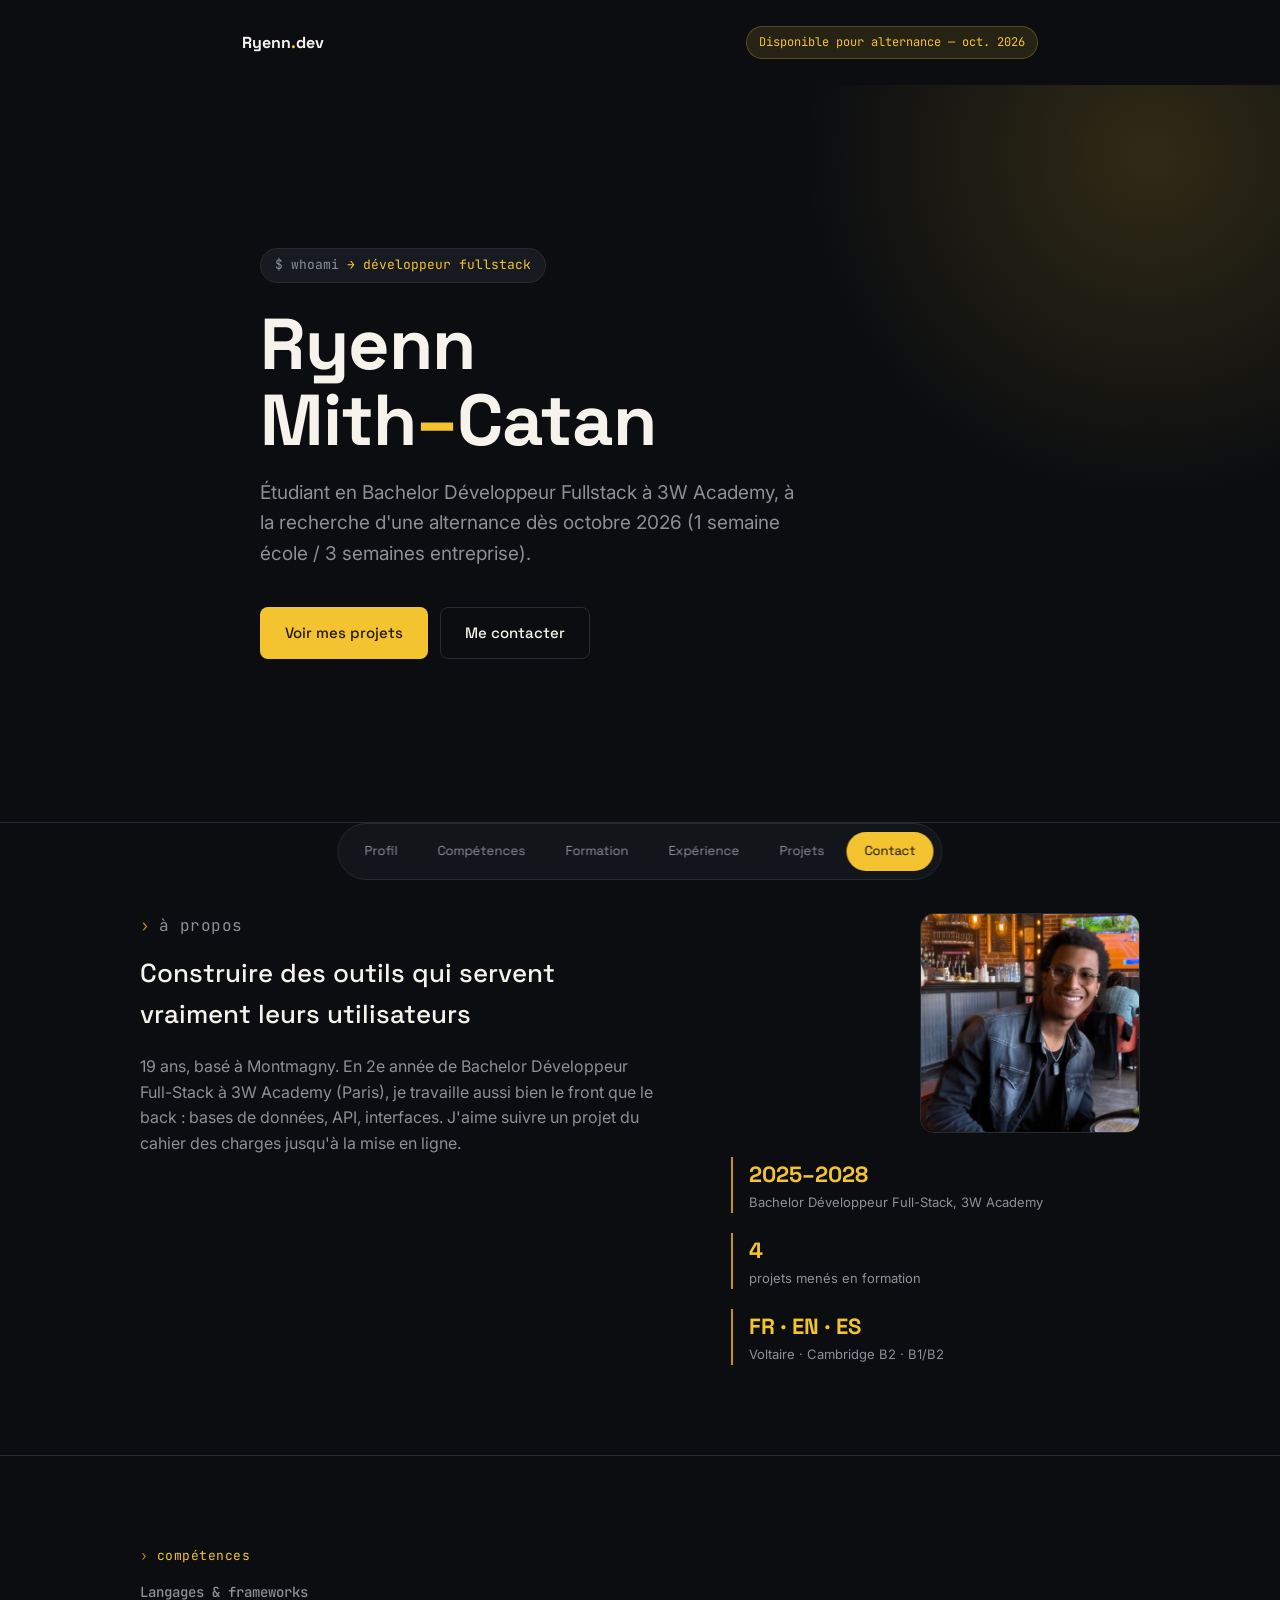
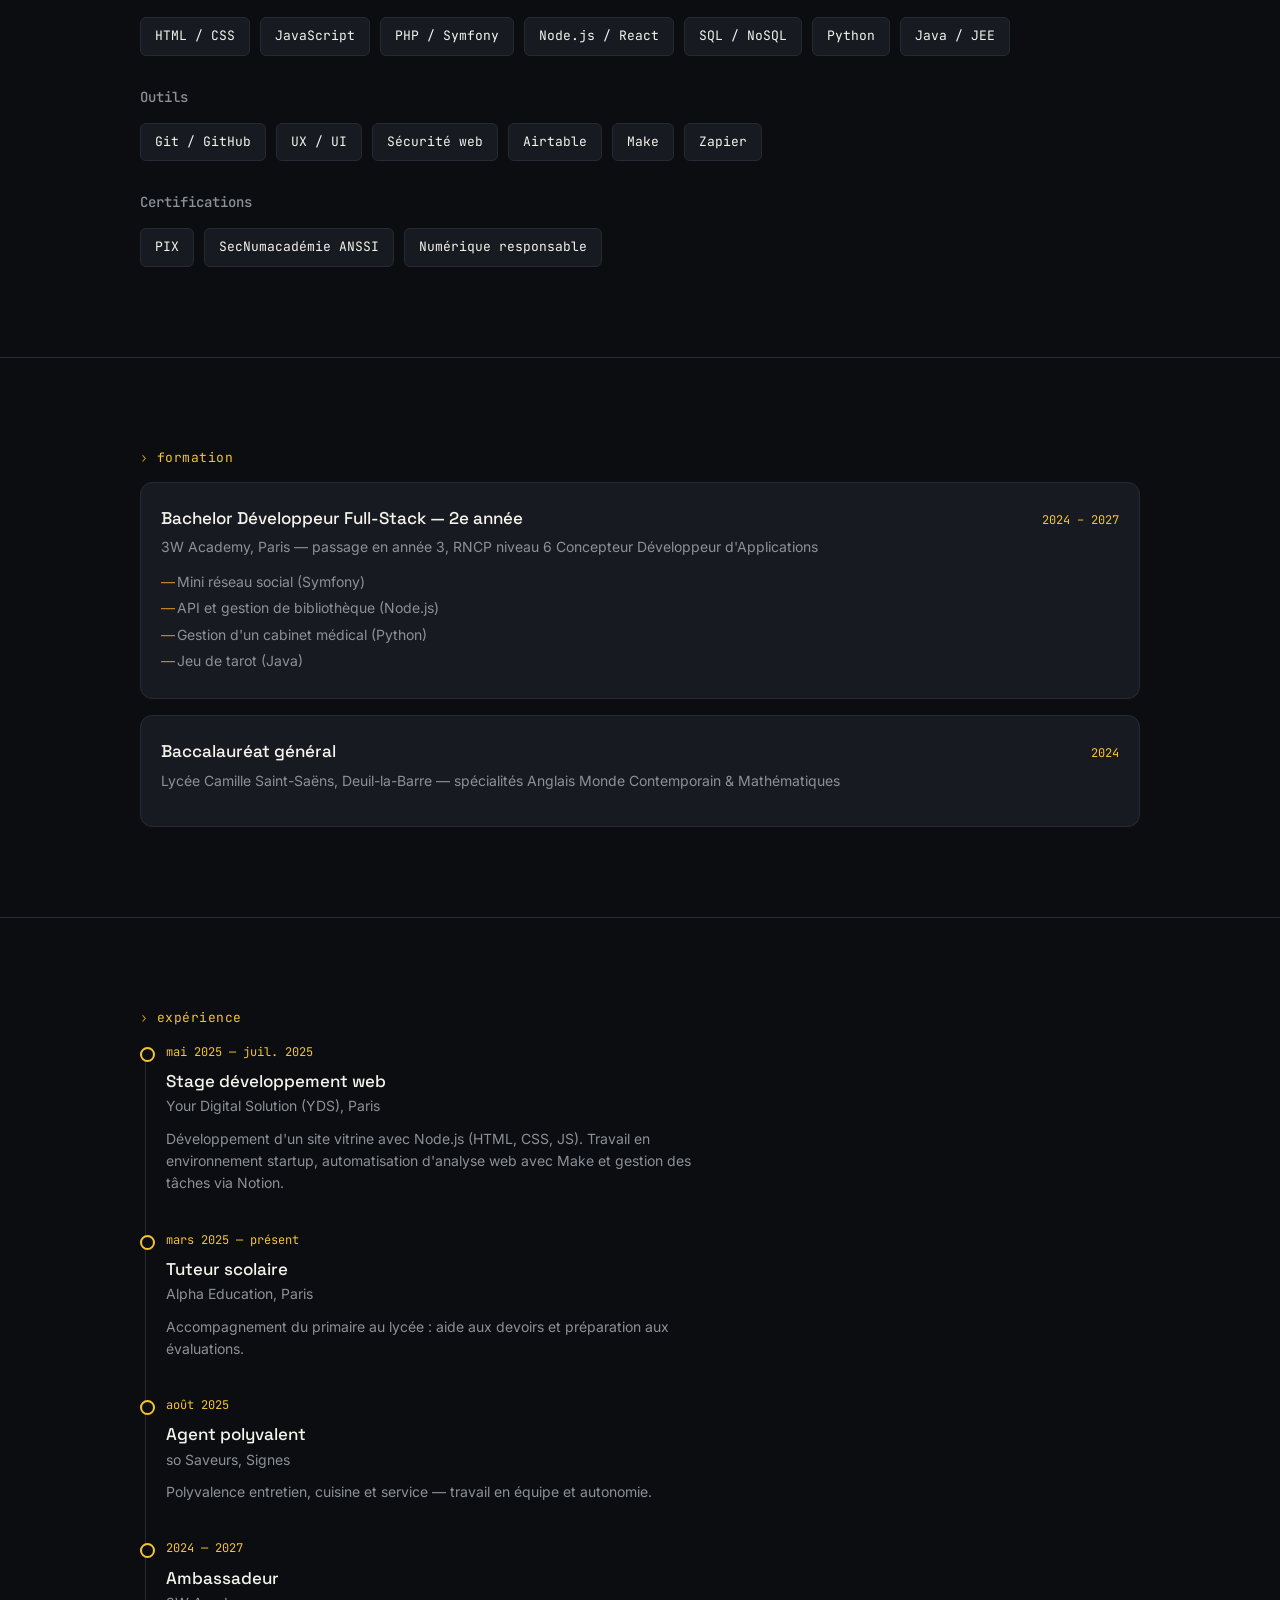
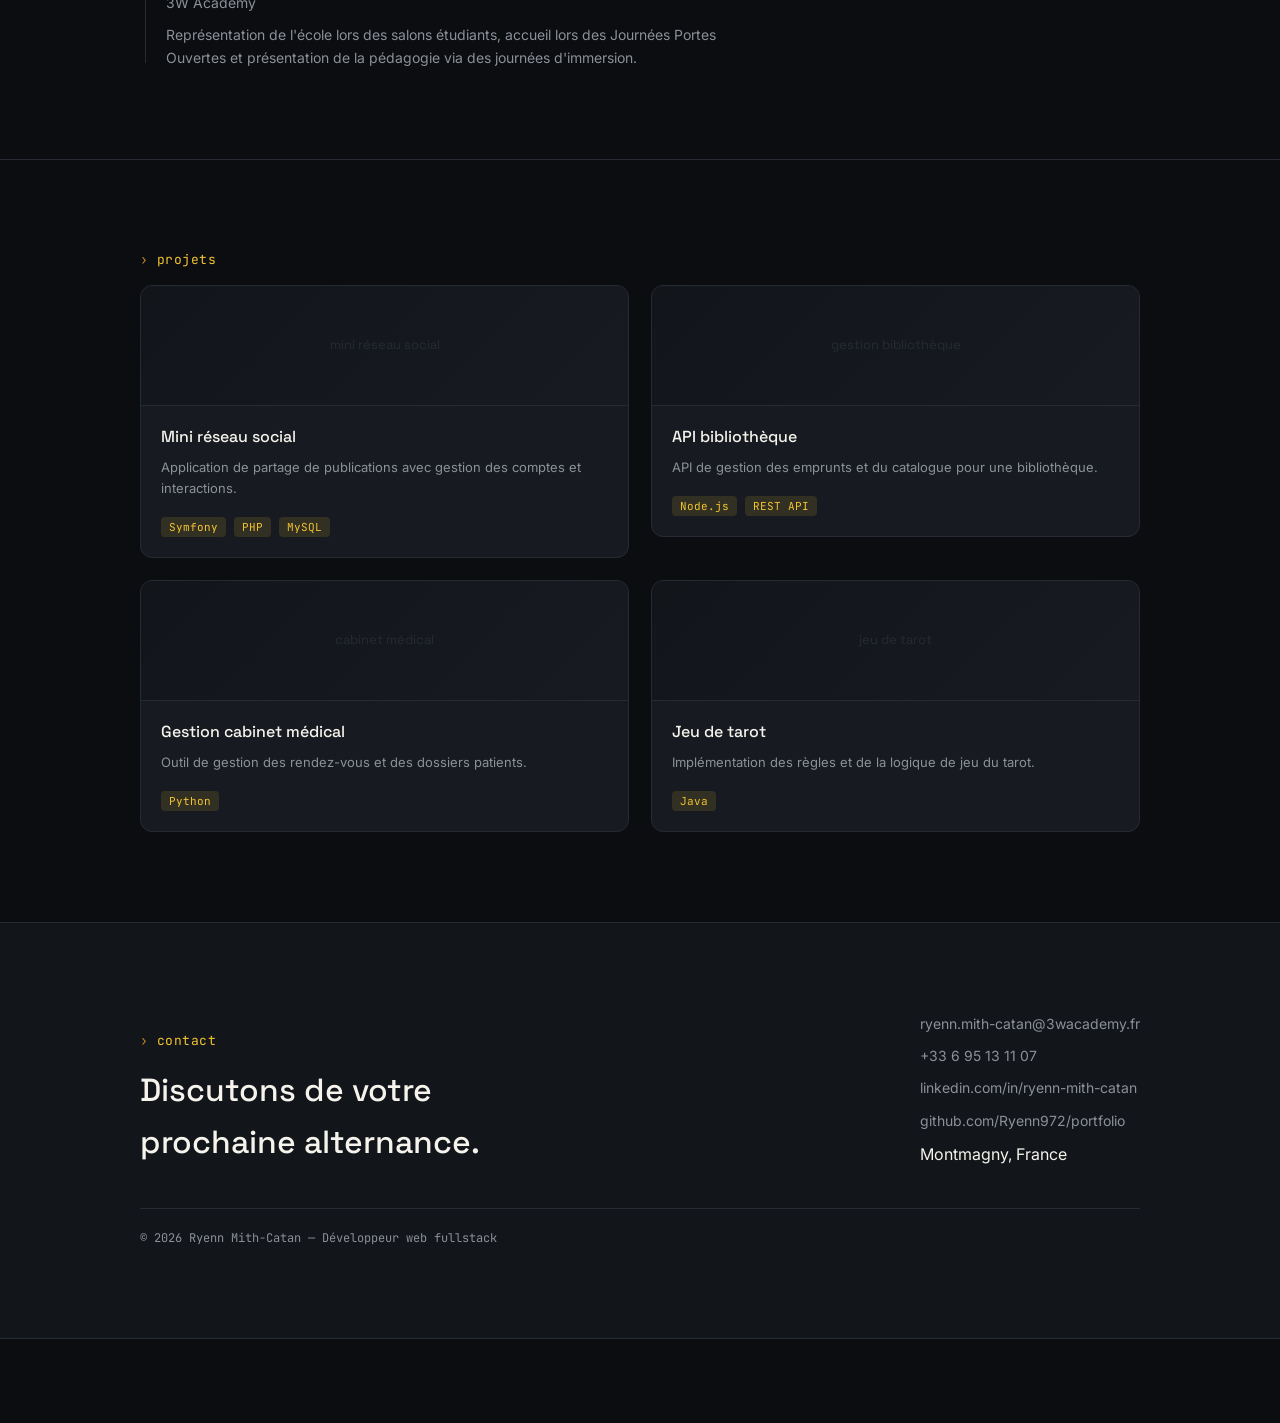
==== index.html @ 47689b1c "Feat: First commit" ====
<!DOCTYPE html>
<html lang="fr">
<head>
<meta charset="UTF-8">
<meta name="viewport" content="width=device-width, initial-scale=1.0">
<title>Ryenn Mith-Catan — Développeur web fullstack</title>
<meta name="description" content="Portfolio de Ryenn Mith-Catan, étudiant en Bachelor Développeur Fullstack à 3W Academy, à la recherche d'une alternance à partir d'octobre 2026.">
<link rel="canonical" href="https://ryenn-mith-catan.dev/">
<meta property="og:type" content="website">
<meta property="og:title" content="Ryenn Mith-Catan — Développeur web fullstack">
<meta property="og:description" content="Étudiant en Bachelor Développeur Fullstack, à la recherche d'une alternance à partir d'octobre 2026.">
<link rel="preconnect" href="https://fonts.googleapis.com">
<link href="https://fonts.googleapis.com/css2?family=Space+Grotesk:wght@400;500;700&family=Inter:wght@400;500&family=JetBrains+Mono:wght@400;500&display=swap" rel="stylesheet">
<link rel="stylesheet" href="assets/css/style.css">
</head>
<body>

<a class="skip-link" href="#main">Aller au contenu</a>

<header class="topbar">
  <a href="#top" class="logo">Ryenn<span class="dot">.</span>dev</a>
  <span class="badge">Disponible pour alternance — oct. 2026</span>
</header>

<main id="main">

  <section id="top" class="hero" aria-labelledby="hero-heading">
    <div class="hero-content">
      <p class="mono tag">$ whoami <span>&rarr; développeur fullstack</span></p>
      <h1 id="hero-heading">Ryenn<br>Mith<span class="accent">&ndash;</span>Catan</h1>
      <p class="subtitle">Étudiant en Bachelor Développeur Fullstack à 3W Academy, à la recherche d'une alternance dès octobre 2026 (1 semaine école / 3 semaines entreprise).</p>
      <div class="hero-actions">
        <a href="#projets" class="btn btn-solid">Voir mes projets</a>
        <a href="#contact" class="btn btn-ghost">Me contacter</a>
      </div>
    </div>
  </section>

  <section id="about" aria-labelledby="about-heading">
    <div class="section-inner about-grid">
      <div class="about-text">
        <p class="eyebrow">à propos</p>
        <h2 id="about-heading" class="about-heading">Construire des outils qui servent vraiment leurs utilisateurs</h2>
        <p>19 ans, basé à Montmagny. En 2e année de Bachelor Développeur Full-Stack à 3W Academy (Paris), je travaille aussi bien le front que le back : bases de données, API, interfaces. J'aime suivre un projet du cahier des charges jusqu'à la mise en ligne.</p>
      </div>
      <aside class="about-side">
        <figure class="about-photo">
          <img src="assets/img/profile.jpg" alt="Photo de profil de Ryenn Mith-Catan" width="220" height="220" loading="lazy">
        </figure>
        <div class="stat-list">
          <div class="stat"><p class="num">2025&ndash;2028</p><p class="label">Bachelor Développeur Full-Stack, 3W Academy</p></div>
          <div class="stat"><p class="num">4</p><p class="label">projets menés en formation</p></div>
          <div class="stat"><p class="num">FR &middot; EN &middot; ES</p><p class="label">Voltaire &middot; Cambridge B2 &middot; B1/B2</p></div>
        </div>
      </aside>
    </div>
  </section>

  <section id="competences" aria-labelledby="competences-heading">
    <div class="section-inner">
      <p class="eyebrow">compétences</p>
      <h2 id="competences-heading" class="sr-only">Compétences</h2>

      <div class="skill-group">
        <h3>Langages &amp; frameworks</h3>
        <ul class="pill-row">
          <li class="pill">HTML / CSS</li><li class="pill">JavaScript</li><li class="pill">PHP / Symfony</li><li class="pill">Node.js / React</li><li class="pill">SQL / NoSQL</li><li class="pill">Python</li><li class="pill">Java / JEE</li>
        </ul>
      </div>
      <div class="skill-group">
        <h3>Outils</h3>
        <ul class="pill-row">
          <li class="pill">Git / GitHub</li><li class="pill">UX / UI</li><li class="pill">Sécurité web</li><li class="pill">Airtable</li><li class="pill">Make</li><li class="pill">Zapier</li>
        </ul>
      </div>
      <div class="skill-group">
        <h3>Certifications</h3>
        <ul class="pill-row">
          <li class="pill">PIX</li><li class="pill">SecNumacadémie ANSSI</li><li class="pill">Numérique responsable</li>
        </ul>
      </div>
    </div>
  </section>

  <section id="formation" aria-labelledby="formation-heading">
    <div class="section-inner">
      <p class="eyebrow">formation</p>
      <h2 id="formation-heading" class="sr-only">Formation</h2>

      <article class="formation-card">
        <div class="formation-top">
          <h3>Bachelor Développeur Full-Stack &mdash; 2e année</h3>
          <p class="date"><time datetime="2024">2024 &ndash; 2027</time></p>
        </div>
        <p class="school">3W Academy, Paris &mdash; passage en année 3, RNCP niveau 6 Concepteur Développeur d'Applications</p>
        <ul>
          <li>Mini réseau social (Symfony)</li>
          <li>API et gestion de bibliothèque (Node.js)</li>
          <li>Gestion d'un cabinet médical (Python)</li>
          <li>Jeu de tarot (Java)</li>
        </ul>
      </article>

      <article class="formation-card">
        <div class="formation-top">
          <h3>Baccalauréat général</h3>
          <p class="date"><time datetime="2024">2024</time></p>
        </div>
        <p class="school">Lycée Camille Saint-Saëns, Deuil-la-Barre &mdash; spécialités Anglais Monde Contemporain &amp; Mathématiques</p>
      </article>
    </div>
  </section>

  <section id="experience" aria-labelledby="experience-heading">
    <div class="section-inner">
      <p class="eyebrow">expérience</p>
      <h2 id="experience-heading" class="sr-only">Expérience professionnelle</h2>

      <ol class="timeline">
        <li class="t-item">
          <article>
            <time class="t-date" datetime="2025-05">mai 2025 &mdash; juil. 2025</time>
            <h3 class="t-role">Stage développement web</h3>
            <p class="t-org">Your Digital Solution (YDS), Paris</p>
            <p class="t-desc">Développement d'un site vitrine avec Node.js (HTML, CSS, JS). Travail en environnement startup, automatisation d'analyse web avec Make et gestion des tâches via Notion.</p>
          </article>
        </li>
        <li class="t-item">
          <article>
            <time class="t-date" datetime="2025-03">mars 2025 &mdash; présent</time>
            <h3 class="t-role">Tuteur scolaire</h3>
            <p class="t-org">Alpha Education, Paris</p>
            <p class="t-desc">Accompagnement du primaire au lycée : aide aux devoirs et préparation aux évaluations.</p>
          </article>
        </li>
        <li class="t-item">
          <article>
            <time class="t-date" datetime="2025-08">août 2025</time>
            <h3 class="t-role">Agent polyvalent</h3>
            <p class="t-org">so Saveurs, Signes</p>
            <p class="t-desc">Polyvalence entretien, cuisine et service &mdash; travail en équipe et autonomie.</p>
          </article>
        </li>
        <li class="t-item">
          <article>
            <time class="t-date" datetime="2024">2024 &mdash; 2027</time>
            <h3 class="t-role">Ambassadeur</h3>
            <p class="t-org">3W Academy</p>
            <p class="t-desc">Représentation de l'école lors des salons étudiants, accueil lors des Journées Portes Ouvertes et présentation de la pédagogie via des journées d'immersion.</p>
          </article>
        </li>
      </ol>
    </div>
  </section>

  <section id="projets" aria-labelledby="projets-heading">
    <div class="section-inner">
      <p class="eyebrow">projets</p>
      <h2 id="projets-heading" class="sr-only">Projets</h2>

      <ul class="project-grid">
        <li>
          <article class="project-card">
            <div class="project-thumb">mini réseau social</div>
            <div class="project-body">
              <h3>Mini réseau social</h3>
              <p>Application de partage de publications avec gestion des comptes et interactions.</p>
              <ul class="project-tags"><li><span>Symfony</span></li><li><span>PHP</span></li><li><span>MySQL</span></li></ul>
            </div>
          </article>
        </li>
        <li>
          <article class="project-card">
            <div class="project-thumb">gestion bibliothèque</div>
            <div class="project-body">
              <h3>API bibliothèque</h3>
              <p>API de gestion des emprunts et du catalogue pour une bibliothèque.</p>
              <ul class="project-tags"><li><span>Node.js</span></li><li><span>REST API</span></li></ul>
            </div>
          </article>
        </li>
        <li>
          <article class="project-card">
            <div class="project-thumb">cabinet médical</div>
            <div class="project-body">
              <h3>Gestion cabinet médical</h3>
              <p>Outil de gestion des rendez-vous et des dossiers patients.</p>
              <ul class="project-tags"><li><span>Python</span></li></ul>
            </div>
          </article>
        </li>
        <li>
          <article class="project-card">
            <div class="project-thumb">jeu de tarot</div>
            <div class="project-body">
              <h3>Jeu de tarot</h3>
              <p>Implémentation des règles et de la logique de jeu du tarot.</p>
              <ul class="project-tags"><li><span>Java</span></li></ul>
            </div>
          </article>
        </li>
      </ul>
    </div>
  </section>

</main>

<footer id="contact" class="site-footer" aria-labelledby="contact-heading">
  <div class="section-inner">
    <div>
      <p class="eyebrow">contact</p>
      <h2 id="contact-heading">Discutons de votre<br>prochaine alternance.</h2>
    </div>
    <address class="contact-links">
      <a href="mailto:ryenn.mith-catan@3wacademy.fr">ryenn.mith-catan@3wacademy.fr</a>
      <a href="tel:+33695131107">+33 6 95 13 11 07</a>
      <a href="https://linkedin.com/in/ryenn-mith-catan" target="_blank" rel="noopener">linkedin.com/in/ryenn-mith-catan</a>
      <a href="https://github.com/Ryenn972/portfolio" target="_blank" rel="noopener">github.com/Ryenn972/portfolio</a>
      <span>Montmagny, France</span>
    </address>
  </div>
  <p class="footer-bottom">&copy; 2026 Ryenn Mith-Catan &mdash; Développeur web fullstack</p>
</footer>

<nav class="dock" aria-label="Navigation principale">
  <a href="#about" data-section="about">Profil</a>
  <a href="#competences" data-section="competences">Compétences</a>
  <a href="#formation" data-section="formation">Formation</a>
  <a href="#experience" data-section="experience">Expérience</a>
  <a href="#projets" data-section="projets">Projets</a>
  <a href="#contact" data-section="contact">Contact</a>
</nav>

<script src="assets/js/script.js"></script>

</body>
</html>
---- assets/css/style.css ----
/* ==========================================================================
   1. Variables
   ========================================================================== */
:root{
  --bg: #0B0D10;
  --bg-soft: #12151A;
  --surface: #171B21;
  --border: #262B33;
  --text: #F5F3EC;
  --text-dim: #8C9098;
  --solar: #F4C430;
  --solar-deep: #C98F1D;
  --solar-dim: rgba(244,196,48,0.12);
}

/* ==========================================================================
   2. Reset & base (mobile first)
   ========================================================================== */
*{ box-sizing: border-box; margin: 0; padding: 0; }

html{ scroll-behavior: smooth; }

body{
  background: var(--bg);
  color: var(--text);
  font-family: 'Inter', sans-serif;
  line-height: 1.6;
  padding-bottom: 84px; /* clears the fixed bottom nav */
}

a{ color: inherit; }

img{ max-width: 100%; display: block; }

h1, h2, h3{ font-family: 'Space Grotesk', sans-serif; font-weight: 500; }

/* ==========================================================================
   3. Utility classes
   ========================================================================== */
.mono{ font-family: 'JetBrains Mono', monospace; }

.eyebrow{
  font-family: 'JetBrains Mono', monospace;
  font-size: 13px;
  color: var(--solar);
  letter-spacing: 0.5px;
  margin-bottom: 14px;
  display: flex;
  align-items: center;
  gap: 8px;
}
.eyebrow::before{ content: "\203A"; color: var(--solar-deep); }

.skip-link{
  position: absolute;
  left: -999px;
  top: 0;
  background: var(--solar);
  color: #241A00;
  padding: 10px 16px;
  border-radius: 6px;
  z-index: 100;
}
.skip-link:focus{ left: 16px; top: 16px; }

.sr-only{
  position: absolute;
  width: 1px;
  height: 1px;
  padding: 0;
  margin: -1px;
  overflow: hidden;
  clip: rect(0, 0, 0, 0);
  white-space: nowrap;
  border: 0;
}

/* ==========================================================================
   4. Buttons
   ========================================================================== */
.btn{
  font-family: 'Space Grotesk', sans-serif;
  font-weight: 500;
  font-size: 15px;
  padding: 13px 24px;
  border-radius: 8px;
  text-decoration: none;
  display: inline-block;
  border: 1px solid transparent;
  transition: transform 0.2s ease, background 0.2s ease, color 0.2s ease, border-color 0.2s ease;
}
.btn-solid{ background: var(--solar); color: #241A00; }
.btn-solid:hover{ transform: scale(1.05); background: #FFD24D; }
.btn-ghost{ border-color: var(--border); color: var(--text); }
.btn-ghost:hover{ transform: scale(1.05); border-color: var(--solar-deep); color: var(--solar); }
.btn:focus-visible{ outline: 2px solid var(--solar); outline-offset: 2px; }

/* ==========================================================================
   5. Section base layout
   ========================================================================== */
section, footer.site-footer{
  padding: 60px 6vw;
  border-bottom: 1px solid var(--border);
  scroll-margin-top: 20px;
}
.section-inner{ max-width: 1000px; margin: 0 auto; }

/* ==========================================================================
   6. Header / top bar
   ========================================================================== */
.topbar{
  display: flex;
  justify-content: space-between;
  align-items: center;
  gap: 12px;
  flex-wrap: wrap;
  padding: 22px 6vw;
  max-width: 1000px;
  margin: 0 auto;
}
.topbar .logo{
  font-family: 'Space Grotesk', sans-serif;
  font-weight: 700;
  font-size: 16px;
  text-decoration: none;
}
.topbar .logo .dot{ color: var(--solar); }
.topbar .badge{
  font-family: 'JetBrains Mono', monospace;
  font-size: 12px;
  color: var(--solar);
  background: var(--solar-dim);
  padding: 6px 12px;
  border-radius: 20px;
  border: 1px solid rgba(244,196,48,0.25);
}

/* ==========================================================================
   7. Hero
   ========================================================================== */
.hero{
  min-height: 78vh;
  display: flex;
  flex-direction: column;
  justify-content: center;
  position: relative;
  overflow: hidden;
  padding: 40px 6vw;
}
.hero::before{
  content: "";
  position: absolute;
  width: 700px;
  height: 700px;
  border-radius: 50%;
  background: radial-gradient(circle, rgba(244,196,48,0.16) 0%, rgba(244,196,48,0) 70%);
  top: -280px;
  right: -220px;
  pointer-events: none;
}
.hero-content{ position: relative; z-index: 2; max-width: 760px; margin: 0 auto; width: 100%; }
.hero .tag{
  font-size: 13px;
  color: var(--text-dim);
  background: var(--surface);
  border: 1px solid var(--border);
  display: inline-block;
  padding: 6px 14px;
  border-radius: 20px;
  margin-bottom: 24px;
}
.hero .tag span{ color: var(--solar); }
.hero h1{
  font-size: clamp(34px, 9vw, 72px);
  font-weight: 700;
  line-height: 1.05;
  letter-spacing: -1px;
}
.hero h1 .accent{ color: var(--solar); }
.hero .subtitle{
  font-size: 17px;
  color: var(--text-dim);
  margin-top: 20px;
  max-width: 540px;
}
.hero-actions{ display: flex; gap: 12px; margin-top: 32px; flex-wrap: wrap; }

/* ==========================================================================
   8. About
   ========================================================================== */
.about-text p{ color: var(--text-dim); font-size: 16px; max-width: 520px; }
.about-heading{ font-size: 26px; margin-bottom: 18px; }

.about-side{ margin-top: 40px; }
.about-photo{ margin-bottom: 24px; }
.about-photo img{
  width: 160px;
  height: 160px;
  object-fit: cover;
  border-radius: 14px;
  border: 1px solid var(--border);
}

.stat-list{ display: flex; flex-direction: column; gap: 20px; }
.stat{ border-left: 2px solid var(--solar-deep); padding-left: 16px; }
.stat .num{ font-family: 'Space Grotesk', sans-serif; font-size: 22px; font-weight: 700; color: var(--solar); }
.stat .label{ font-size: 13px; color: var(--text-dim); }

/* ==========================================================================
   9. Skills
   ========================================================================== */
.skill-group{ margin-bottom: 30px; }
.skill-group:last-child{ margin-bottom: 0; }
.skill-group h3{
  font-size: 14px;
  font-weight: 500;
  color: var(--text-dim);
  margin-bottom: 14px;
  font-family: 'JetBrains Mono', monospace;
}
.pill-row{ display: flex; flex-wrap: wrap; gap: 10px; list-style: none; }
.pill{
  font-family: 'JetBrains Mono', monospace;
  font-size: 13px;
  padding: 8px 14px;
  border-radius: 6px;
  background: var(--surface);
  border: 1px solid var(--border);
  color: var(--text);
  transition: border-color 0.2s ease, color 0.2s ease;
}
.pill:hover{ border-color: var(--solar); color: var(--solar); }

/* ==========================================================================
   10. Formation
   ========================================================================== */
.formation-card{
  background: var(--surface);
  border: 1px solid var(--border);
  border-radius: 12px;
  padding: 22px 20px;
  margin-bottom: 16px;
}
.formation-card:last-child{ margin-bottom: 0; }
.formation-top{ display: flex; justify-content: space-between; align-items: baseline; gap: 12px; flex-wrap: wrap; }
.formation-top h3{ font-size: 17px; }
.formation-top .date{ font-family: 'JetBrains Mono', monospace; font-size: 12px; color: var(--solar); }
.formation-card .school{ font-size: 14px; color: var(--text-dim); margin: 4px 0 12px; }
.formation-card ul{ list-style: none; }
.formation-card li{ font-size: 14px; color: var(--text-dim); padding-left: 16px; position: relative; margin-bottom: 4px; }
.formation-card li::before{ content: "\2014"; position: absolute; left: 0; color: var(--solar-deep); }

/* ==========================================================================
   11. Experience / timeline
   ========================================================================== */
.timeline{ position: relative; padding-left: 26px; list-style: none; }
.timeline::before{ content: ""; position: absolute; left: 5px; top: 6px; bottom: 6px; width: 1px; background: var(--border); }
.t-item{ position: relative; padding-bottom: 36px; }
.t-item:last-child{ padding-bottom: 0; }
.t-item::before{
  content: "";
  position: absolute;
  left: -26px;
  top: 4px;
  width: 11px;
  height: 11px;
  border-radius: 50%;
  background: var(--bg);
  border: 2px solid var(--solar);
}
.t-date{ font-family: 'JetBrains Mono', monospace; font-size: 12px; color: var(--solar); margin-bottom: 6px; display: block; }
.t-role{ font-size: 17px; font-weight: 500; font-family: 'Space Grotesk', sans-serif; }
.t-org{ font-size: 14px; color: var(--text-dim); margin-bottom: 10px; }
.t-desc{ font-size: 14px; color: var(--text-dim); max-width: 560px; }

/* ==========================================================================
   12. Projects
   ========================================================================== */
.project-grid{ display: grid; grid-template-columns: 1fr; gap: 20px; list-style: none; }
.project-card{
  background: var(--surface);
  border: 1px solid var(--border);
  border-radius: 12px;
  overflow: hidden;
  transition: transform 0.25s ease, border-color 0.25s ease;
}
.project-card:hover{ transform: scale(1.02); border-color: var(--solar-deep); }
.project-thumb{
  height: 120px;
  background: linear-gradient(135deg, var(--bg-soft), var(--surface));
  display: flex;
  align-items: center;
  justify-content: center;
  color: var(--border);
  font-family: 'Space Grotesk', sans-serif;
  font-size: 13px;
  border-bottom: 1px solid var(--border);
}
.project-body{ padding: 18px 20px; }
.project-body h3{ font-size: 16px; margin-bottom: 8px; }
.project-body p{ font-size: 13px; color: var(--text-dim); margin-bottom: 14px; }
.project-tags{ display: flex; gap: 8px; flex-wrap: wrap; list-style: none; }
.project-tags span{
  font-family: 'JetBrains Mono', monospace;
  font-size: 11px;
  color: var(--solar);
  background: var(--solar-dim);
  padding: 3px 8px;
  border-radius: 4px;
}

/* ==========================================================================
   13. Footer / contact
   ========================================================================== */
.site-footer{ background: var(--bg-soft); border-bottom: none; padding: 60px 6vw 32px; }
.site-footer .section-inner{ display: flex; flex-direction: column; gap: 28px; }
.site-footer h2{ font-size: 26px; }
.contact-links{ display: flex; flex-direction: column; gap: 10px; font-style: normal; }
.contact-links a{ color: var(--text-dim); text-decoration: none; font-size: 14px; transition: color 0.2s; }
.contact-links a:hover{ color: var(--solar); }
.footer-bottom{
  max-width: 1000px;
  margin: 40px auto 0;
  padding-top: 20px;
  border-top: 1px solid var(--border);
  font-size: 12px;
  color: var(--text-dim);
  font-family: 'JetBrains Mono', monospace;
}

/* ==========================================================================
   14. Sticky bottom navigation (dock)
   ========================================================================== */
.dock{
  position: fixed;
  bottom: 16px;
  left: 50%;
  transform: translateX(-50%);
  display: flex;
  gap: 4px;
  background: rgba(23,27,33,0.65);
  backdrop-filter: blur(14px);
  -webkit-backdrop-filter: blur(14px);
  border: 1px solid var(--border);
  border-radius: 40px;
  padding: 6px;
  z-index: 50;
  max-width: calc(100vw - 24px);
  overflow-x: auto;
}
.dock a{
  font-family: 'Space Grotesk', sans-serif;
  font-size: 12px;
  color: var(--text-dim);
  text-decoration: none;
  padding: 8px 12px;
  border-radius: 30px;
  transition: transform 0.2s ease, color 0.2s ease, background 0.2s ease;
  display: inline-block;
  white-space: nowrap;
}
.dock a:hover{ transform: scale(1.1); color: var(--bg); background: var(--solar); }
.dock a.active{ color: var(--bg); background: var(--solar); }
.dock a:focus-visible{ outline: 2px solid var(--solar); outline-offset: 2px; }

/* ==========================================================================
   15. Responsive — tablet and up (min-width: 720px)
   ========================================================================== */
@media (min-width: 720px){

  section, footer.site-footer{ padding: 90px 8vw; }
  .topbar{ padding: 26px 8vw; }
  .hero{ min-height: 82vh; padding: 0 8vw; }
  .hero .subtitle{ font-size: 19px; }
  .hero-actions{ margin-top: 38px; }

  .about-grid{ display: grid; grid-template-columns: 1.3fr 1fr; gap: 60px; align-items: start; }
  .about-side{ margin-top: 0; display: flex; flex-direction: column; align-items: flex-end; }
  .about-photo{ align-self: flex-end; }
  .about-photo img{ width: 200px; height: 200px; }
  .stat-list{ width: 100%; }

  .project-grid{ grid-template-columns: repeat(2, 1fr); gap: 22px; }

  .site-footer .section-inner{ flex-direction: row; justify-content: space-between; align-items: flex-end; }
  .site-footer h2{ font-size: 32px; }

  .dock{ bottom: 20px; padding: 8px; }
  .dock a{ padding: 9px 18px; font-size: 13px; }
}

/* ==========================================================================
   16. Responsive — desktop (min-width: 960px)
   ========================================================================== */
@media (min-width: 960px){
  .about-photo img{ width: 220px; height: 220px; }
}

/* ==========================================================================
   17. Accessibility — reduced motion
   ========================================================================== */
@media (prefers-reduced-motion: reduce){
  html{ scroll-behavior: auto; }
  *{ transition: none !important; }
}
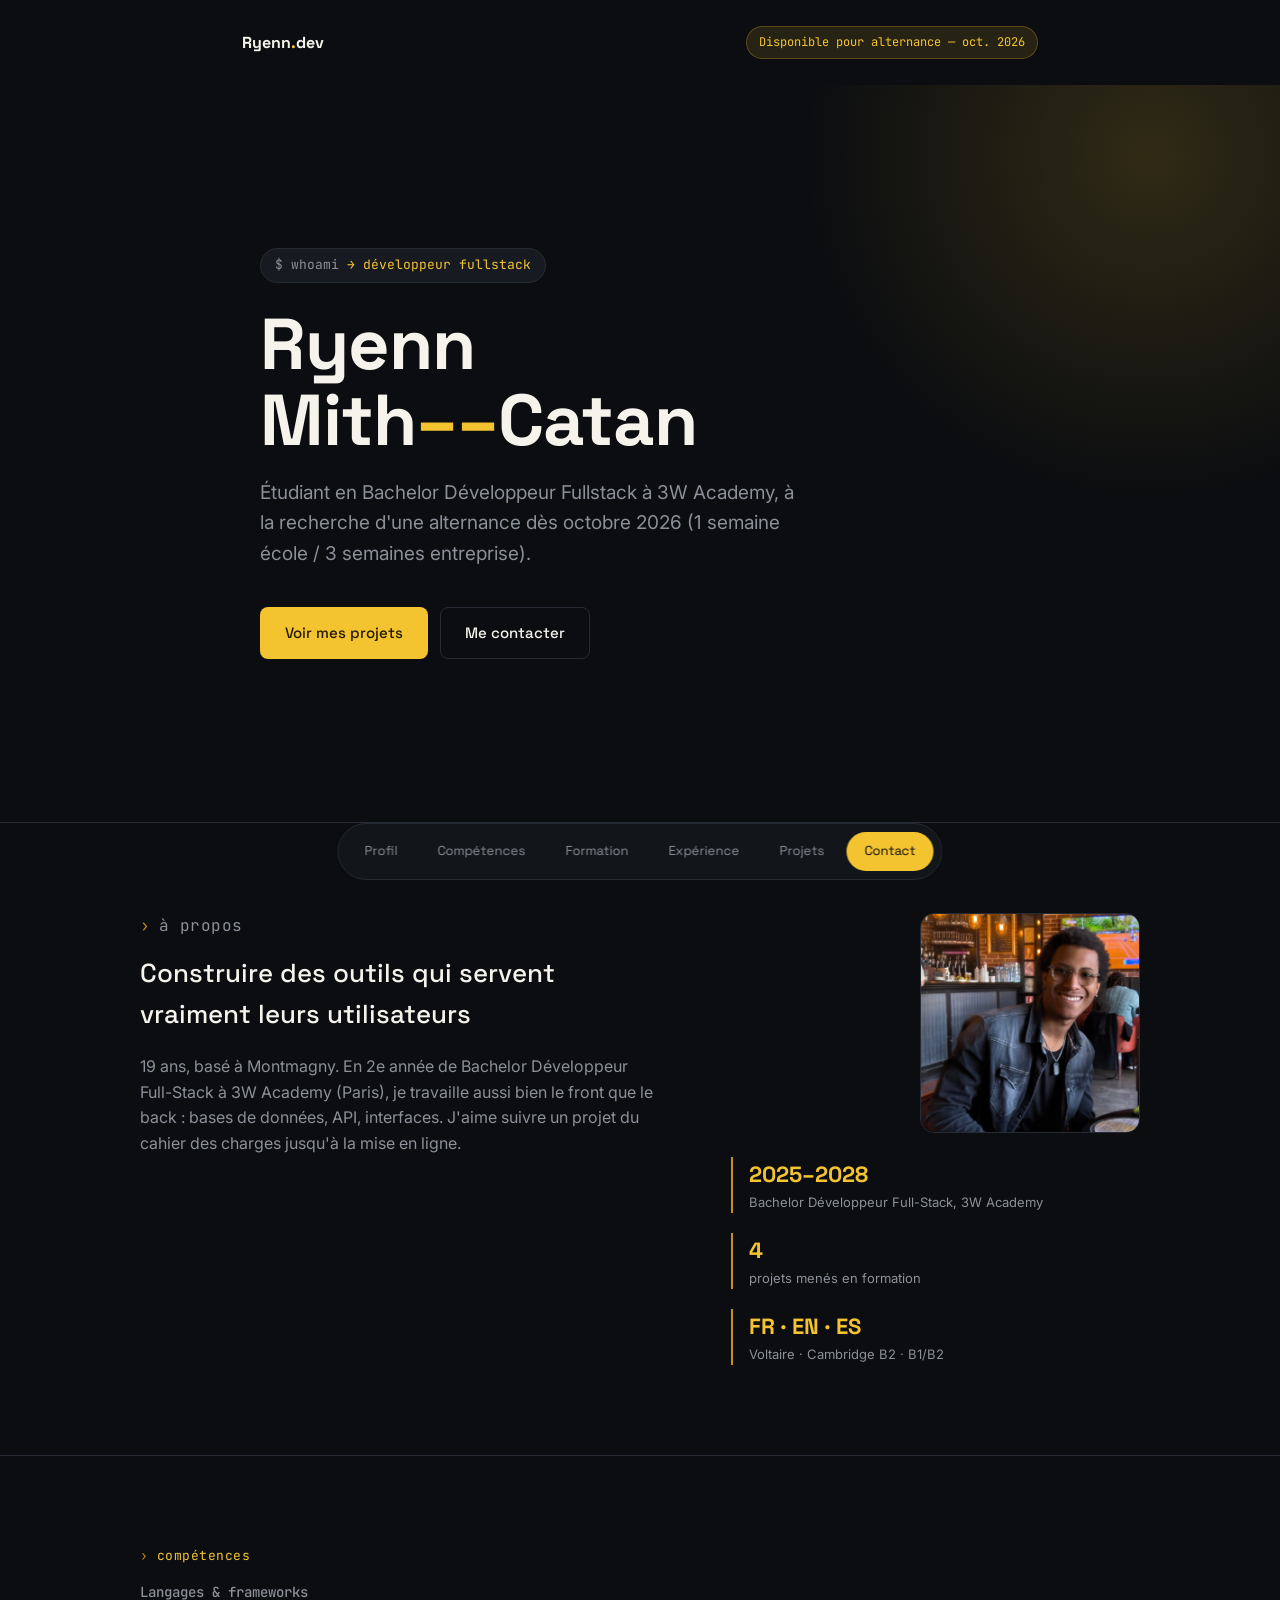
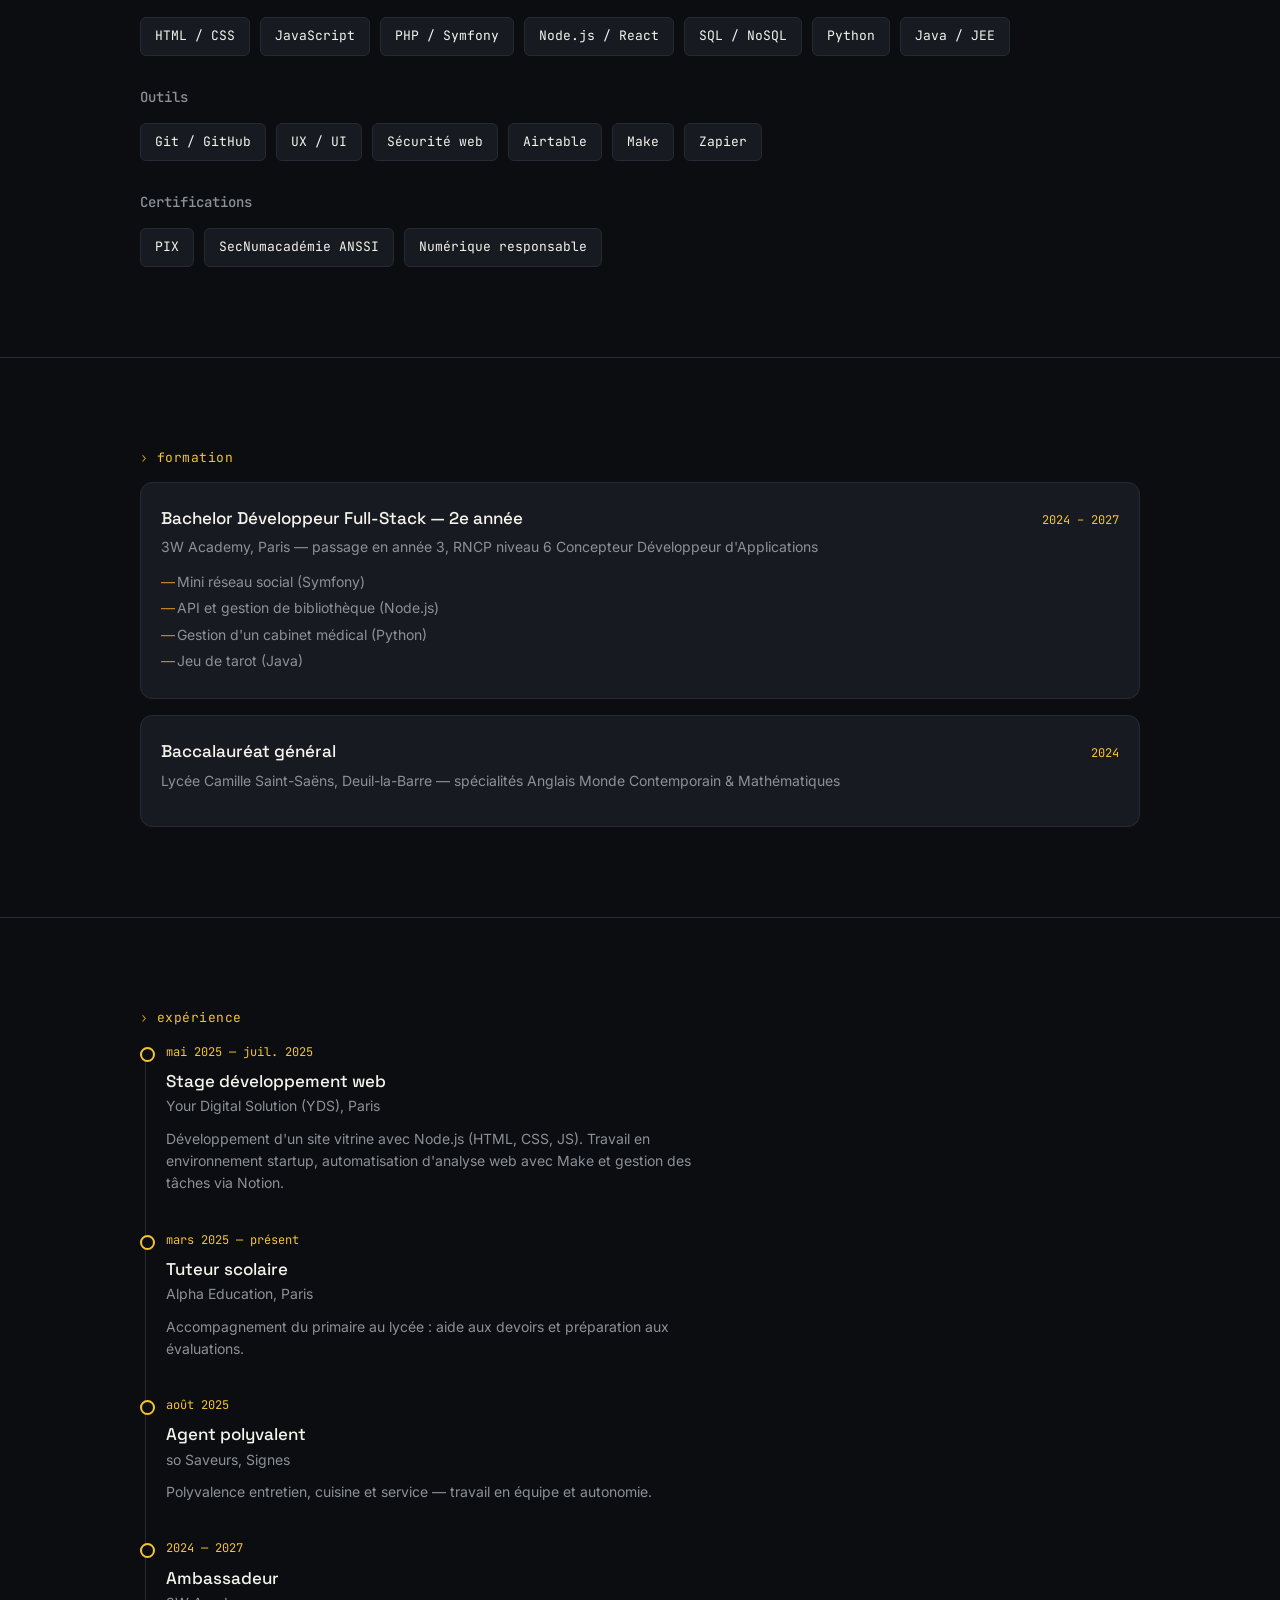
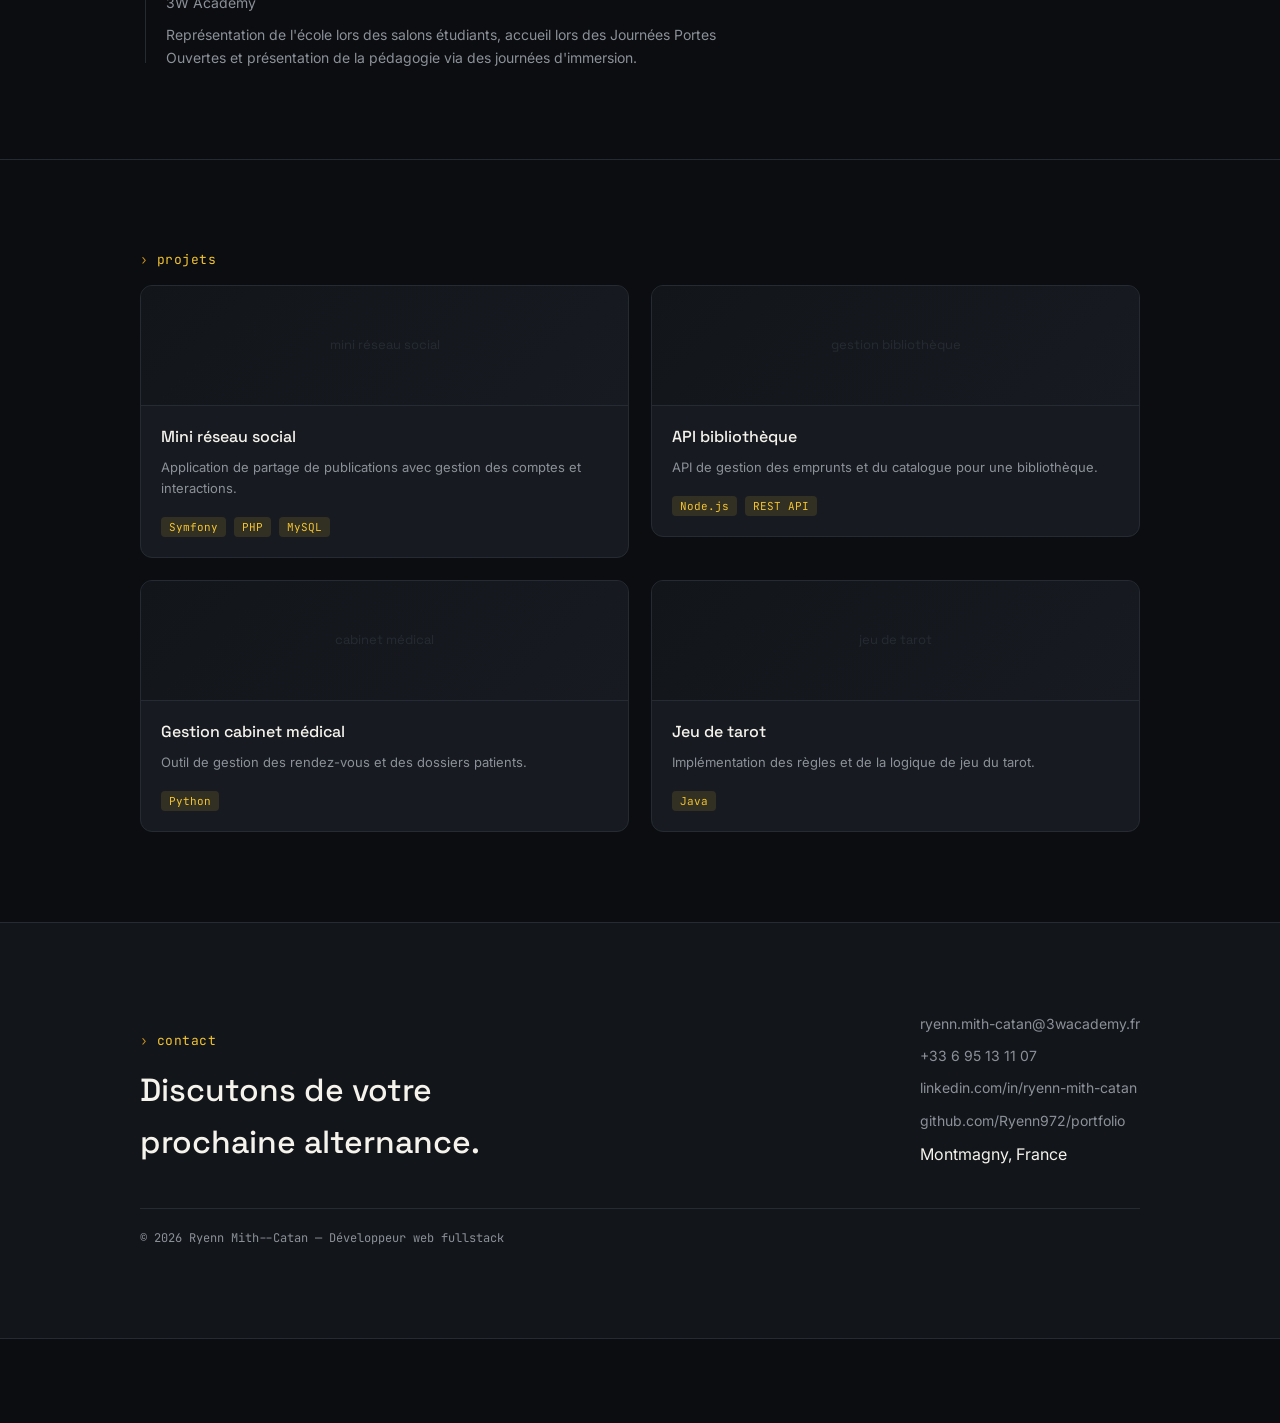
==== commit a3ada6ca: "Fix: Correction des liens et ajout d'une favicon" ====
--- a/index.html
+++ b/index.html
@@ -1,237 +1,289 @@
 <!DOCTYPE html>
 <html lang="fr">
+
 <head>
-<meta charset="UTF-8">
-<meta name="viewport" content="width=device-width, initial-scale=1.0">
-<title>Ryenn Mith-Catan — Développeur web fullstack</title>
-<meta name="description" content="Portfolio de Ryenn Mith-Catan, étudiant en Bachelor Développeur Fullstack à 3W Academy, à la recherche d'une alternance à partir d'octobre 2026.">
-<link rel="canonical" href="https://ryenn-mith-catan.dev/">
-<meta property="og:type" content="website">
-<meta property="og:title" content="Ryenn Mith-Catan — Développeur web fullstack">
-<meta property="og:description" content="Étudiant en Bachelor Développeur Fullstack, à la recherche d'une alternance à partir d'octobre 2026.">
-<link rel="preconnect" href="https://fonts.googleapis.com">
-<link href="https://fonts.googleapis.com/css2?family=Space+Grotesk:wght@400;500;700&family=Inter:wght@400;500&family=JetBrains+Mono:wght@400;500&display=swap" rel="stylesheet">
-<link rel="stylesheet" href="assets/css/style.css">
+  <meta charset="UTF-8">
+  <meta name="viewport" content="width=device-width, initial-scale=1.0">
+  <title>Ryenn Mith--Catan — Développeur web fullstack</title>
+  <meta name="description"
+    content="Portfolio de Ryenn Mith--Catan, étudiant en Bachelor Développeur Fullstack à 3W Academy, à la recherche d'une alternance à partir d'octobre 2026.">
+  <!-- <link rel="canonical" href="https://ryenn-mith-catan.dev/"> -->
+  <meta property="og:type" content="website">
+  <meta property="og:title" content="Ryenn Mith--Catan — Développeur web fullstack">
+  <meta property="og:description"
+    content="Étudiant en Bachelor Développeur Fullstack, à la recherche d'une alternance à partir d'octobre 2026.">
+  <link rel="preconnect" href="https://fonts.googleapis.com">
+  <link
+    href="https://fonts.googleapis.com/css2?family=Space+Grotesk:wght@400;500;700&family=Inter:wght@400;500&family=JetBrains+Mono:wght@400;500&display=swap"
+    rel="stylesheet">
+  <link rel="stylesheet" href="assets/css/style.css">
+  <link rel="icon" type="image/png" href="assets/img/icon.png">
 </head>
+
 <body>
 
-<a class="skip-link" href="#main">Aller au contenu</a>
-
-<header class="topbar">
-  <a href="#top" class="logo">Ryenn<span class="dot">.</span>dev</a>
-  <span class="badge">Disponible pour alternance — oct. 2026</span>
-</header>
-
-<main id="main">
-
-  <section id="top" class="hero" aria-labelledby="hero-heading">
-    <div class="hero-content">
-      <p class="mono tag">$ whoami <span>&rarr; développeur fullstack</span></p>
-      <h1 id="hero-heading">Ryenn<br>Mith<span class="accent">&ndash;</span>Catan</h1>
-      <p class="subtitle">Étudiant en Bachelor Développeur Fullstack à 3W Academy, à la recherche d'une alternance dès octobre 2026 (1 semaine école / 3 semaines entreprise).</p>
-      <div class="hero-actions">
-        <a href="#projets" class="btn btn-solid">Voir mes projets</a>
-        <a href="#contact" class="btn btn-ghost">Me contacter</a>
-      </div>
+  <a class="skip-link" href="#main">Aller au contenu</a>
+
+  <header class="topbar">
+    <a href="#top" class="logo">Ryenn<span class="dot">.</span>dev</a>
+    <span class="badge">Disponible pour alternance — oct. 2026</span>
+  </header>
+
+  <main id="main">
+
+    <section id="top" class="hero" aria-labelledby="hero-heading">
+      <div class="hero-content">
+        <p class="mono tag">$ whoami <span>&rarr; développeur fullstack</span></p>
+        <h1 id="hero-heading">Ryenn<br>Mith<span class="accent">&ndash;&ndash;</span>Catan</h1>
+        <p class="subtitle">Étudiant en Bachelor Développeur Fullstack à 3W Academy, à la recherche d'une alternance dès
+          octobre 2026 (1 semaine école / 3 semaines entreprise).</p>
+        <div class="hero-actions">
+          <a href="#projets" class="btn btn-solid">Voir mes projets</a>
+          <a href="#contact" class="btn btn-ghost">Me contacter</a>
+        </div>
+      </div>
+    </section>
+
+    <section id="about" aria-labelledby="about-heading">
+      <div class="section-inner about-grid">
+        <div class="about-text">
+          <p class="eyebrow">à propos</p>
+          <h2 id="about-heading" class="about-heading">Construire des outils qui servent vraiment leurs utilisateurs
+          </h2>
+          <p>19 ans, basé à Montmagny. En 2e année de Bachelor Développeur Full-Stack à 3W Academy (Paris), je travaille
+            aussi bien le front que le back : bases de données, API, interfaces. J'aime suivre un projet du cahier des
+            charges jusqu'à la mise en ligne.</p>
+        </div>
+        <aside class="about-side">
+          <figure class="about-photo">
+            <img src="assets/img/profile.jpg" alt="Photo de profil de Ryenn Mith-Catan" width="220" height="220"
+              loading="lazy">
+          </figure>
+          <div class="stat-list">
+            <div class="stat">
+              <p class="num">2025&ndash;2028</p>
+              <p class="label">Bachelor Développeur Full-Stack, 3W Academy</p>
+            </div>
+            <div class="stat">
+              <p class="num">4</p>
+              <p class="label">projets menés en formation</p>
+            </div>
+            <div class="stat">
+              <p class="num">FR &middot; EN &middot; ES</p>
+              <p class="label">Voltaire &middot; Cambridge B2 &middot; B1/B2</p>
+            </div>
+          </div>
+        </aside>
+      </div>
+    </section>
+
+    <section id="competences" aria-labelledby="competences-heading">
+      <div class="section-inner">
+        <p class="eyebrow">compétences</p>
+        <h2 id="competences-heading" class="sr-only">Compétences</h2>
+
+        <div class="skill-group">
+          <h3>Langages &amp; frameworks</h3>
+          <ul class="pill-row">
+            <li class="pill">HTML / CSS</li>
+            <li class="pill">JavaScript</li>
+            <li class="pill">PHP / Symfony</li>
+            <li class="pill">Node.js / React</li>
+            <li class="pill">SQL / NoSQL</li>
+            <li class="pill">Python</li>
+            <li class="pill">Java / JEE</li>
+          </ul>
+        </div>
+        <div class="skill-group">
+          <h3>Outils</h3>
+          <ul class="pill-row">
+            <li class="pill">Git / GitHub</li>
+            <li class="pill">UX / UI</li>
+            <li class="pill">Sécurité web</li>
+            <li class="pill">Airtable</li>
+            <li class="pill">Make</li>
+            <li class="pill">Zapier</li>
+          </ul>
+        </div>
+        <div class="skill-group">
+          <h3>Certifications</h3>
+          <ul class="pill-row">
+            <li class="pill">PIX</li>
+            <li class="pill">SecNumacadémie ANSSI</li>
+            <li class="pill">Numérique responsable</li>
+          </ul>
+        </div>
+      </div>
+    </section>
+
+    <section id="formation" aria-labelledby="formation-heading">
+      <div class="section-inner">
+        <p class="eyebrow">formation</p>
+        <h2 id="formation-heading" class="sr-only">Formation</h2>
+
+        <article class="formation-card">
+          <div class="formation-top">
+            <h3>Bachelor Développeur Full-Stack &mdash; 2e année</h3>
+            <p class="date"><time datetime="2024">2024 &ndash; 2027</time></p>
+          </div>
+          <p class="school">3W Academy, Paris &mdash; passage en année 3, RNCP niveau 6 Concepteur Développeur
+            d'Applications</p>
+          <ul>
+            <li>Mini réseau social (Symfony)</li>
+            <li>API et gestion de bibliothèque (Node.js)</li>
+            <li>Gestion d'un cabinet médical (Python)</li>
+            <li>Jeu de tarot (Java)</li>
+          </ul>
+        </article>
+
+        <article class="formation-card">
+          <div class="formation-top">
+            <h3>Baccalauréat général</h3>
+            <p class="date"><time datetime="2024">2024</time></p>
+          </div>
+          <p class="school">Lycée Camille Saint-Saëns, Deuil-la-Barre &mdash; spécialités Anglais Monde Contemporain
+            &amp; Mathématiques</p>
+        </article>
+      </div>
+    </section>
+
+    <section id="experience" aria-labelledby="experience-heading">
+      <div class="section-inner">
+        <p class="eyebrow">expérience</p>
+        <h2 id="experience-heading" class="sr-only">Expérience professionnelle</h2>
+
+        <ol class="timeline">
+          <li class="t-item">
+            <article>
+              <time class="t-date" datetime="2025-05">mai 2025 &mdash; juil. 2025</time>
+              <h3 class="t-role">Stage développement web</h3>
+              <p class="t-org">Your Digital Solution (YDS), Paris</p>
+              <p class="t-desc">Développement d'un site vitrine avec Node.js (HTML, CSS, JS). Travail en environnement
+                startup, automatisation d'analyse web avec Make et gestion des tâches via Notion.</p>
+            </article>
+          </li>
+          <li class="t-item">
+            <article>
+              <time class="t-date" datetime="2025-03">mars 2025 &mdash; présent</time>
+              <h3 class="t-role">Tuteur scolaire</h3>
+              <p class="t-org">Alpha Education, Paris</p>
+              <p class="t-desc">Accompagnement du primaire au lycée : aide aux devoirs et préparation aux évaluations.
+              </p>
+            </article>
+          </li>
+          <li class="t-item">
+            <article>
+              <time class="t-date" datetime="2025-08">août 2025</time>
+              <h3 class="t-role">Agent polyvalent</h3>
+              <p class="t-org">so Saveurs, Signes</p>
+              <p class="t-desc">Polyvalence entretien, cuisine et service &mdash; travail en équipe et autonomie.</p>
+            </article>
+          </li>
+          <li class="t-item">
+            <article>
+              <time class="t-date" datetime="2024">2024 &mdash; 2027</time>
+              <h3 class="t-role">Ambassadeur</h3>
+              <p class="t-org">3W Academy</p>
+              <p class="t-desc">Représentation de l'école lors des salons étudiants, accueil lors des Journées Portes
+                Ouvertes et présentation de la pédagogie via des journées d'immersion.</p>
+            </article>
+          </li>
+        </ol>
+      </div>
+    </section>
+
+    <section id="projets" aria-labelledby="projets-heading">
+      <div class="section-inner">
+        <p class="eyebrow">projets</p>
+        <h2 id="projets-heading" class="sr-only">Projets</h2>
+
+        <ul class="project-grid">
+          <li>
+            <article class="project-card">
+              <div class="project-thumb">mini réseau social</div>
+              <div class="project-body">
+                <h3>Mini réseau social</h3>
+                <p>Application de partage de publications avec gestion des comptes et interactions.</p>
+                <ul class="project-tags">
+                  <li><span>Symfony</span></li>
+                  <li><span>PHP</span></li>
+                  <li><span>MySQL</span></li>
+                </ul>
+              </div>
+            </article>
+          </li>
+          <li>
+            <article class="project-card">
+              <div class="project-thumb">gestion bibliothèque</div>
+              <div class="project-body">
+                <h3>API bibliothèque</h3>
+                <p>API de gestion des emprunts et du catalogue pour une bibliothèque.</p>
+                <ul class="project-tags">
+                  <li><span>Node.js</span></li>
+                  <li><span>REST API</span></li>
+                </ul>
+              </div>
+            </article>
+          </li>
+          <li>
+            <article class="project-card">
+              <div class="project-thumb">cabinet médical</div>
+              <div class="project-body">
+                <h3>Gestion cabinet médical</h3>
+                <p>Outil de gestion des rendez-vous et des dossiers patients.</p>
+                <ul class="project-tags">
+                  <li><span>Python</span></li>
+                </ul>
+              </div>
+            </article>
+          </li>
+          <li>
+            <article class="project-card">
+              <div class="project-thumb">jeu de tarot</div>
+              <div class="project-body">
+                <h3>Jeu de tarot</h3>
+                <p>Implémentation des règles et de la logique de jeu du tarot.</p>
+                <ul class="project-tags">
+                  <li><span>Java</span></li>
+                </ul>
+              </div>
+            </article>
+          </li>
+        </ul>
+      </div>
+    </section>
+
+  </main>
+
+  <footer id="contact" class="site-footer" aria-labelledby="contact-heading">
+    <div class="section-inner">
+      <div>
+        <p class="eyebrow">contact</p>
+        <h2 id="contact-heading">Discutons de votre<br>prochaine alternance.</h2>
+      </div>
+      <address class="contact-links">
+        <a href="mailto:ryenn.mith-catan@3wacademy.fr">ryenn.mith-catan@3wacademy.fr</a>
+        <a href="tel:+33695131107">+33 6 95 13 11 07</a>
+        <a href="https://linkedin.com/in/ryenn-mith-catan" target="_blank"
+          rel="noopener">linkedin.com/in/ryenn-mith-catan</a>
+        <a href="https://github.com/Ryenn972/portfolio" target="_blank" rel="noopener">github.com/Ryenn972/portfolio</a>
+        <span>Montmagny, France</span>
+      </address>
     </div>
-  </section>
-
-  <section id="about" aria-labelledby="about-heading">
-    <div class="section-inner about-grid">
-      <div class="about-text">
-        <p class="eyebrow">à propos</p>
-        <h2 id="about-heading" class="about-heading">Construire des outils qui servent vraiment leurs utilisateurs</h2>
-        <p>19 ans, basé à Montmagny. En 2e année de Bachelor Développeur Full-Stack à 3W Academy (Paris), je travaille aussi bien le front que le back : bases de données, API, interfaces. J'aime suivre un projet du cahier des charges jusqu'à la mise en ligne.</p>
-      </div>
-      <aside class="about-side">
-        <figure class="about-photo">
-          <img src="assets/img/profile.jpg" alt="Photo de profil de Ryenn Mith-Catan" width="220" height="220" loading="lazy">
-        </figure>
-        <div class="stat-list">
-          <div class="stat"><p class="num">2025&ndash;2028</p><p class="label">Bachelor Développeur Full-Stack, 3W Academy</p></div>
-          <div class="stat"><p class="num">4</p><p class="label">projets menés en formation</p></div>
-          <div class="stat"><p class="num">FR &middot; EN &middot; ES</p><p class="label">Voltaire &middot; Cambridge B2 &middot; B1/B2</p></div>
-        </div>
-      </aside>
-    </div>
-  </section>
-
-  <section id="competences" aria-labelledby="competences-heading">
-    <div class="section-inner">
-      <p class="eyebrow">compétences</p>
-      <h2 id="competences-heading" class="sr-only">Compétences</h2>
-
-      <div class="skill-group">
-        <h3>Langages &amp; frameworks</h3>
-        <ul class="pill-row">
-          <li class="pill">HTML / CSS</li><li class="pill">JavaScript</li><li class="pill">PHP / Symfony</li><li class="pill">Node.js / React</li><li class="pill">SQL / NoSQL</li><li class="pill">Python</li><li class="pill">Java / JEE</li>
-        </ul>
-      </div>
-      <div class="skill-group">
-        <h3>Outils</h3>
-        <ul class="pill-row">
-          <li class="pill">Git / GitHub</li><li class="pill">UX / UI</li><li class="pill">Sécurité web</li><li class="pill">Airtable</li><li class="pill">Make</li><li class="pill">Zapier</li>
-        </ul>
-      </div>
-      <div class="skill-group">
-        <h3>Certifications</h3>
-        <ul class="pill-row">
-          <li class="pill">PIX</li><li class="pill">SecNumacadémie ANSSI</li><li class="pill">Numérique responsable</li>
-        </ul>
-      </div>
-    </div>
-  </section>
-
-  <section id="formation" aria-labelledby="formation-heading">
-    <div class="section-inner">
-      <p class="eyebrow">formation</p>
-      <h2 id="formation-heading" class="sr-only">Formation</h2>
-
-      <article class="formation-card">
-        <div class="formation-top">
-          <h3>Bachelor Développeur Full-Stack &mdash; 2e année</h3>
-          <p class="date"><time datetime="2024">2024 &ndash; 2027</time></p>
-        </div>
-        <p class="school">3W Academy, Paris &mdash; passage en année 3, RNCP niveau 6 Concepteur Développeur d'Applications</p>
-        <ul>
-          <li>Mini réseau social (Symfony)</li>
-          <li>API et gestion de bibliothèque (Node.js)</li>
-          <li>Gestion d'un cabinet médical (Python)</li>
-          <li>Jeu de tarot (Java)</li>
-        </ul>
-      </article>
-
-      <article class="formation-card">
-        <div class="formation-top">
-          <h3>Baccalauréat général</h3>
-          <p class="date"><time datetime="2024">2024</time></p>
-        </div>
-        <p class="school">Lycée Camille Saint-Saëns, Deuil-la-Barre &mdash; spécialités Anglais Monde Contemporain &amp; Mathématiques</p>
-      </article>
-    </div>
-  </section>
-
-  <section id="experience" aria-labelledby="experience-heading">
-    <div class="section-inner">
-      <p class="eyebrow">expérience</p>
-      <h2 id="experience-heading" class="sr-only">Expérience professionnelle</h2>
-
-      <ol class="timeline">
-        <li class="t-item">
-          <article>
-            <time class="t-date" datetime="2025-05">mai 2025 &mdash; juil. 2025</time>
-            <h3 class="t-role">Stage développement web</h3>
-            <p class="t-org">Your Digital Solution (YDS), Paris</p>
-            <p class="t-desc">Développement d'un site vitrine avec Node.js (HTML, CSS, JS). Travail en environnement startup, automatisation d'analyse web avec Make et gestion des tâches via Notion.</p>
-          </article>
-        </li>
-        <li class="t-item">
-          <article>
-            <time class="t-date" datetime="2025-03">mars 2025 &mdash; présent</time>
-            <h3 class="t-role">Tuteur scolaire</h3>
-            <p class="t-org">Alpha Education, Paris</p>
-            <p class="t-desc">Accompagnement du primaire au lycée : aide aux devoirs et préparation aux évaluations.</p>
-          </article>
-        </li>
-        <li class="t-item">
-          <article>
-            <time class="t-date" datetime="2025-08">août 2025</time>
-            <h3 class="t-role">Agent polyvalent</h3>
-            <p class="t-org">so Saveurs, Signes</p>
-            <p class="t-desc">Polyvalence entretien, cuisine et service &mdash; travail en équipe et autonomie.</p>
-          </article>
-        </li>
-        <li class="t-item">
-          <article>
-            <time class="t-date" datetime="2024">2024 &mdash; 2027</time>
-            <h3 class="t-role">Ambassadeur</h3>
-            <p class="t-org">3W Academy</p>
-            <p class="t-desc">Représentation de l'école lors des salons étudiants, accueil lors des Journées Portes Ouvertes et présentation de la pédagogie via des journées d'immersion.</p>
-          </article>
-        </li>
-      </ol>
-    </div>
-  </section>
-
-  <section id="projets" aria-labelledby="projets-heading">
-    <div class="section-inner">
-      <p class="eyebrow">projets</p>
-      <h2 id="projets-heading" class="sr-only">Projets</h2>
-
-      <ul class="project-grid">
-        <li>
-          <article class="project-card">
-            <div class="project-thumb">mini réseau social</div>
-            <div class="project-body">
-              <h3>Mini réseau social</h3>
-              <p>Application de partage de publications avec gestion des comptes et interactions.</p>
-              <ul class="project-tags"><li><span>Symfony</span></li><li><span>PHP</span></li><li><span>MySQL</span></li></ul>
-            </div>
-          </article>
-        </li>
-        <li>
-          <article class="project-card">
-            <div class="project-thumb">gestion bibliothèque</div>
-            <div class="project-body">
-              <h3>API bibliothèque</h3>
-              <p>API de gestion des emprunts et du catalogue pour une bibliothèque.</p>
-              <ul class="project-tags"><li><span>Node.js</span></li><li><span>REST API</span></li></ul>
-            </div>
-          </article>
-        </li>
-        <li>
-          <article class="project-card">
-            <div class="project-thumb">cabinet médical</div>
-            <div class="project-body">
-              <h3>Gestion cabinet médical</h3>
-              <p>Outil de gestion des rendez-vous et des dossiers patients.</p>
-              <ul class="project-tags"><li><span>Python</span></li></ul>
-            </div>
-          </article>
-        </li>
-        <li>
-          <article class="project-card">
-            <div class="project-thumb">jeu de tarot</div>
-            <div class="project-body">
-              <h3>Jeu de tarot</h3>
-              <p>Implémentation des règles et de la logique de jeu du tarot.</p>
-              <ul class="project-tags"><li><span>Java</span></li></ul>
-            </div>
-          </article>
-        </li>
-      </ul>
-    </div>
-  </section>
-
-</main>
-
-<footer id="contact" class="site-footer" aria-labelledby="contact-heading">
-  <div class="section-inner">
-    <div>
-      <p class="eyebrow">contact</p>
-      <h2 id="contact-heading">Discutons de votre<br>prochaine alternance.</h2>
-    </div>
-    <address class="contact-links">
-      <a href="mailto:ryenn.mith-catan@3wacademy.fr">ryenn.mith-catan@3wacademy.fr</a>
-      <a href="tel:+33695131107">+33 6 95 13 11 07</a>
-      <a href="https://linkedin.com/in/ryenn-mith-catan" target="_blank" rel="noopener">linkedin.com/in/ryenn-mith-catan</a>
-      <a href="https://github.com/Ryenn972/portfolio" target="_blank" rel="noopener">github.com/Ryenn972/portfolio</a>
-      <span>Montmagny, France</span>
-    </address>
-  </div>
-  <p class="footer-bottom">&copy; 2026 Ryenn Mith-Catan &mdash; Développeur web fullstack</p>
-</footer>
-
-<nav class="dock" aria-label="Navigation principale">
-  <a href="#about" data-section="about">Profil</a>
-  <a href="#competences" data-section="competences">Compétences</a>
-  <a href="#formation" data-section="formation">Formation</a>
-  <a href="#experience" data-section="experience">Expérience</a>
-  <a href="#projets" data-section="projets">Projets</a>
-  <a href="#contact" data-section="contact">Contact</a>
-</nav>
-
-<script src="assets/js/script.js"></script>
+    <p class="footer-bottom">&copy; 2026 Ryenn Mith--Catan &mdash; Développeur web fullstack</p>
+  </footer>
+
+  <nav class="dock" aria-label="Navigation principale">
+    <a href="#about" data-section="about">Profil</a>
+    <a href="#competences" data-section="competences">Compétences</a>
+    <a href="#formation" data-section="formation">Formation</a>
+    <a href="#experience" data-section="experience">Expérience</a>
+    <a href="#projets" data-section="projets">Projets</a>
+    <a href="#contact" data-section="contact">Contact</a>
+  </nav>
+
+  <script src="assets/js/script.js"></script>
 
 </body>
-</html>
+
+</html>
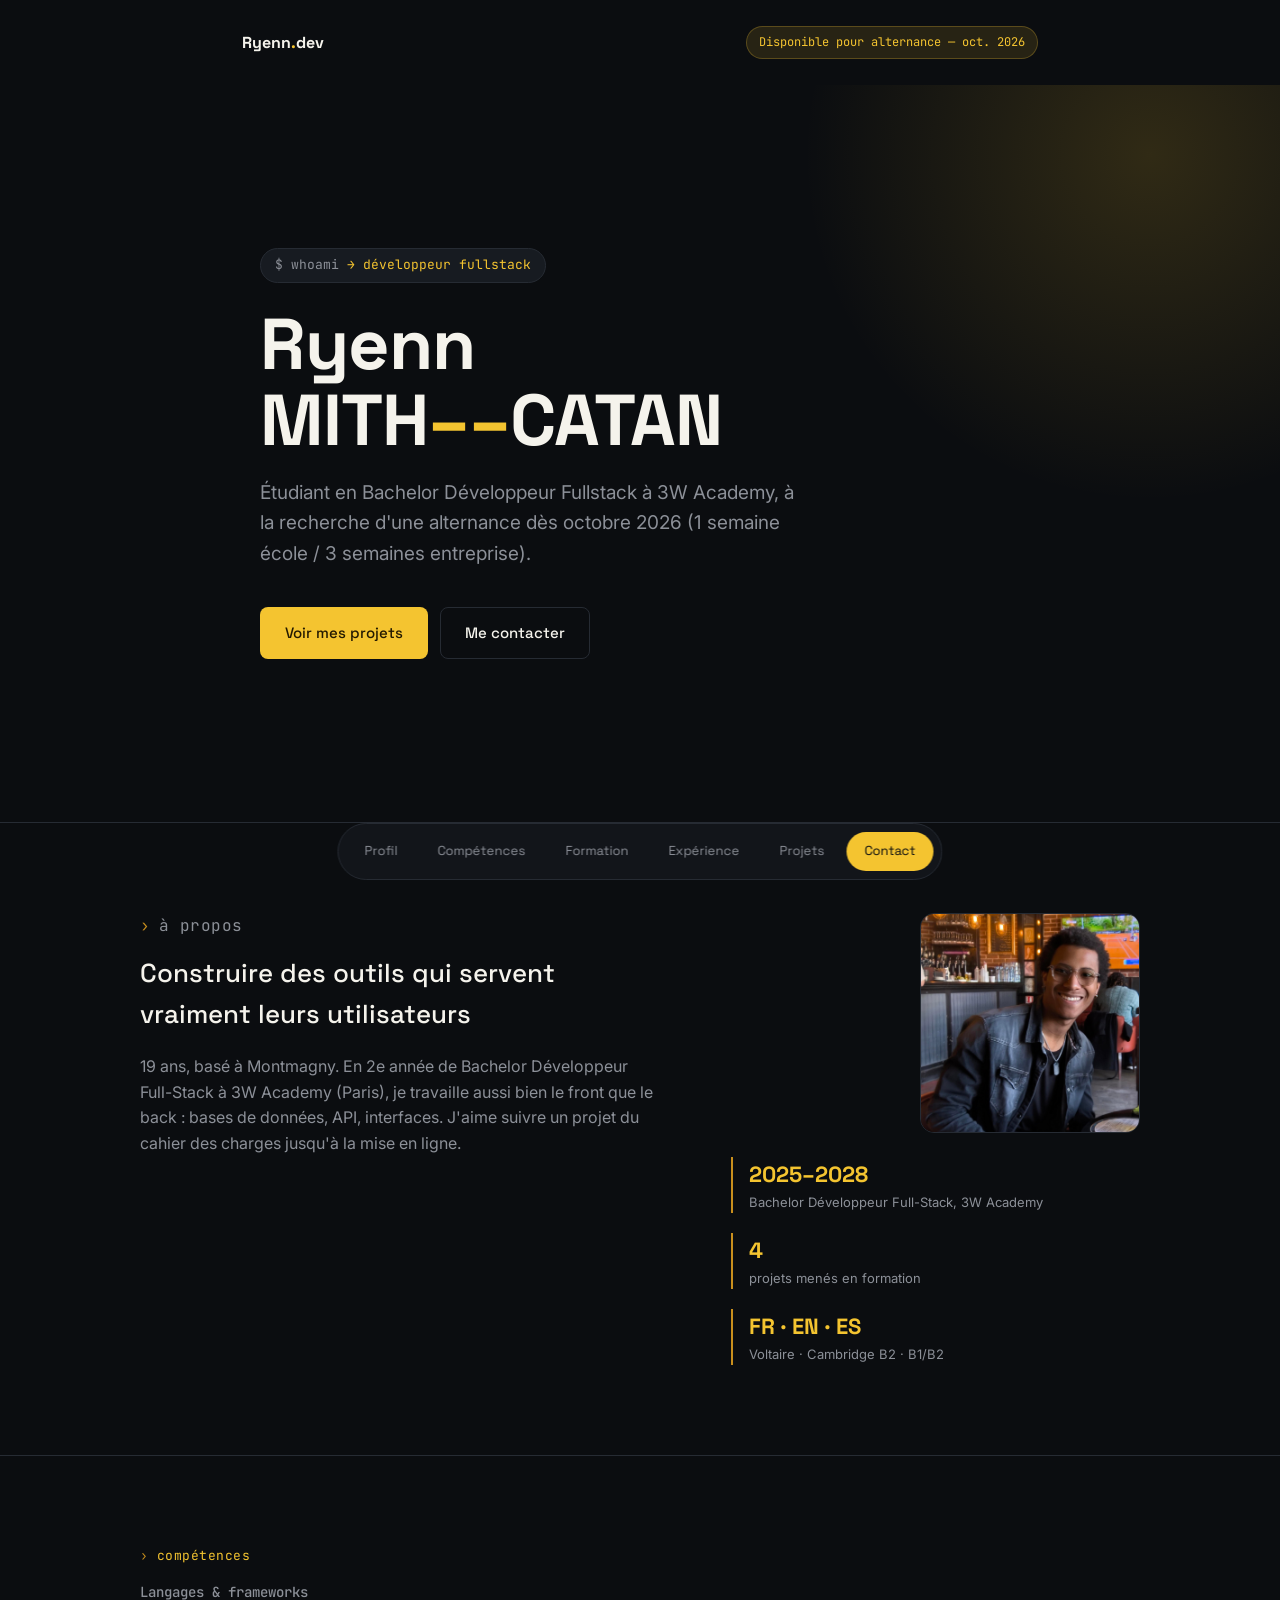
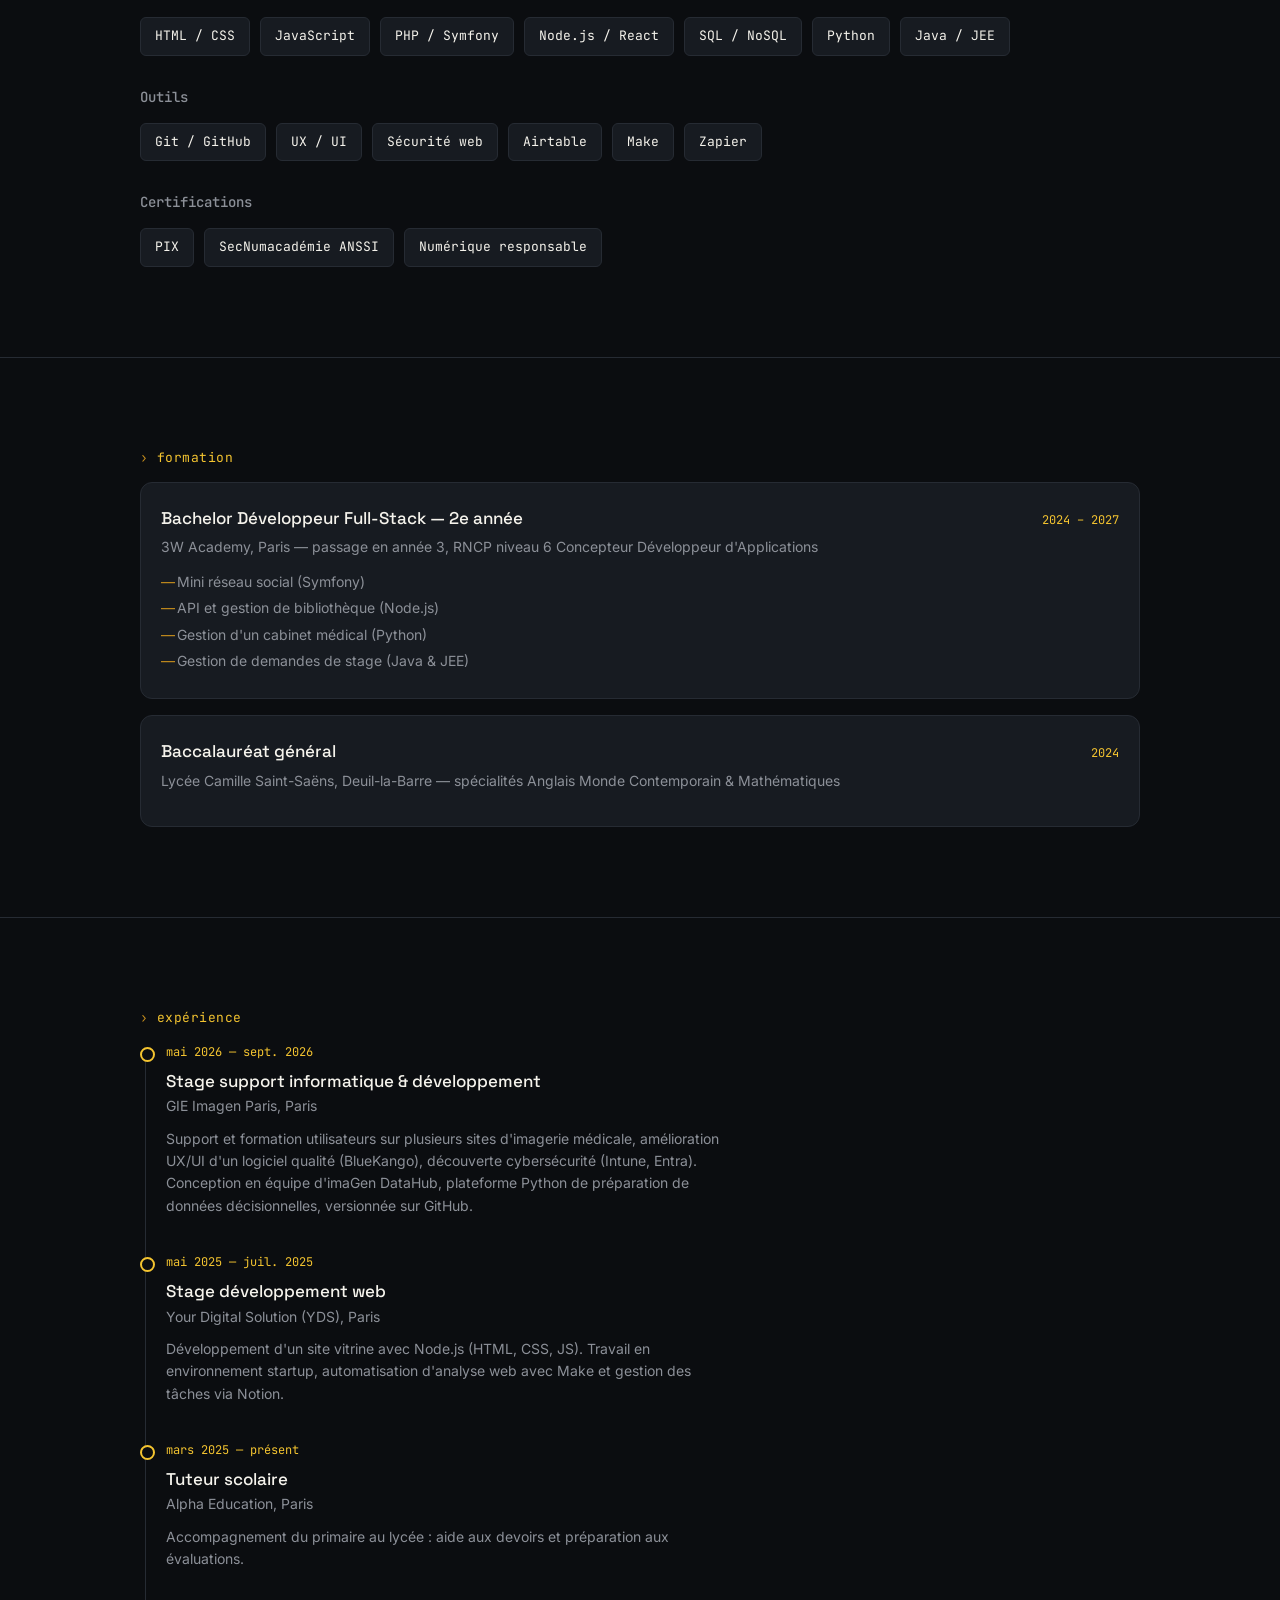
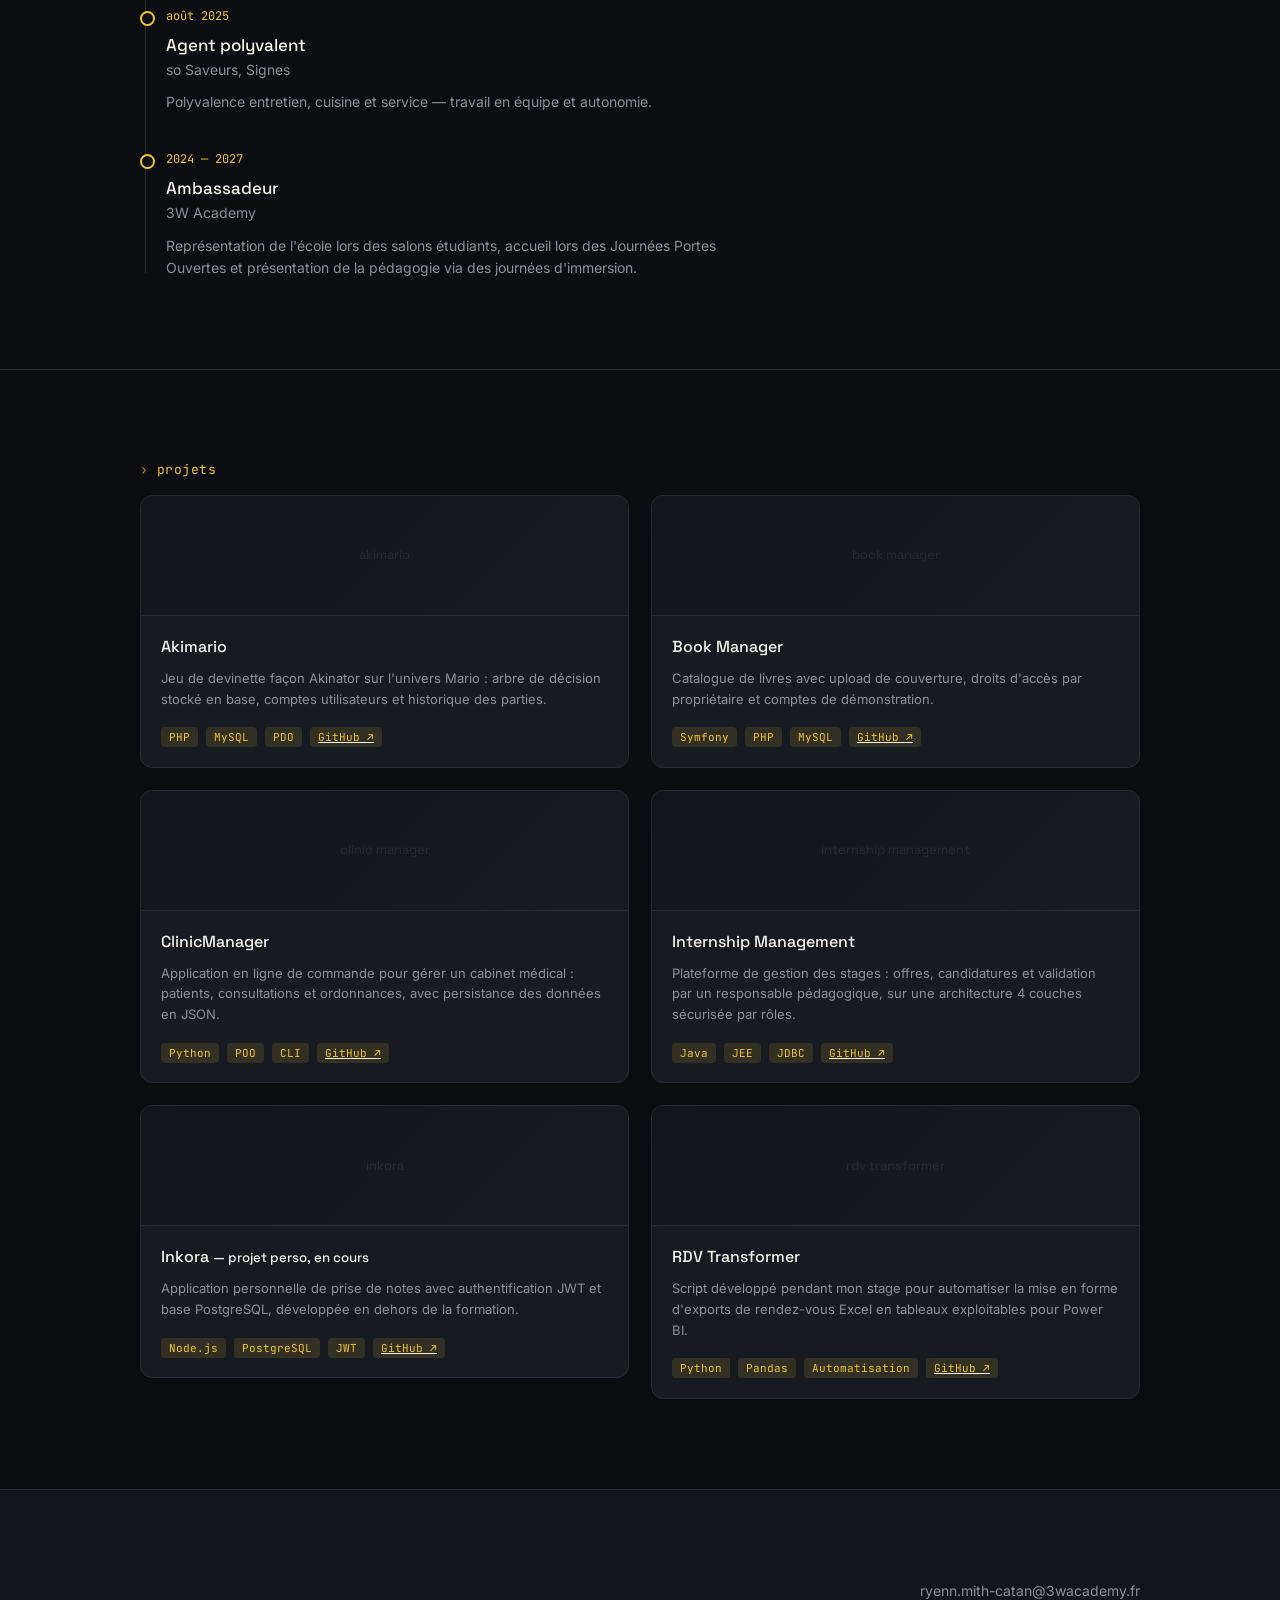
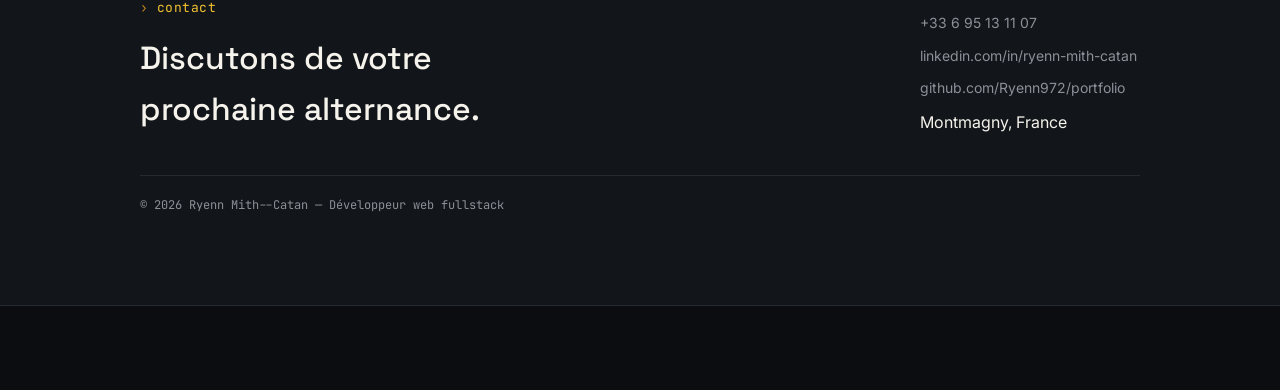
==== commit ec3b6784: "Feat: Ajout de nouveaux projets et ajout d'un lien vers leur repository respectif" ====
--- a/index.html
+++ b/index.html
@@ -34,7 +34,7 @@
     <section id="top" class="hero" aria-labelledby="hero-heading">
       <div class="hero-content">
         <p class="mono tag">$ whoami <span>&rarr; développeur fullstack</span></p>
-        <h1 id="hero-heading">Ryenn<br>Mith<span class="accent">&ndash;&ndash;</span>Catan</h1>
+        <h1 id="hero-heading">Ryenn<br>MITH<span class="accent">&ndash;&ndash;</span>CATAN</h1>
         <p class="subtitle">Étudiant en Bachelor Développeur Fullstack à 3W Academy, à la recherche d'une alternance dès
           octobre 2026 (1 semaine école / 3 semaines entreprise).</p>
         <div class="hero-actions">
@@ -132,7 +132,7 @@
             <li>Mini réseau social (Symfony)</li>
             <li>API et gestion de bibliothèque (Node.js)</li>
             <li>Gestion d'un cabinet médical (Python)</li>
-            <li>Jeu de tarot (Java)</li>
+            <li>Gestion de demandes de stage (Java & JEE)</li>
           </ul>
         </article>
 
@@ -155,6 +155,16 @@
         <ol class="timeline">
           <li class="t-item">
             <article>
+              <time class="t-date" datetime="2026-05">mai 2026 &mdash; sept. 2026</time>
+              <h3 class="t-role">Stage support informatique &amp; développement</h3>
+              <p class="t-org">GIE Imagen Paris, Paris</p>
+              <p class="t-desc">Support et formation utilisateurs sur plusieurs sites d'imagerie médicale, amélioration
+                UX/UI d'un logiciel qualité (BlueKango), découverte cybersécurité (Intune, Entra). Conception en équipe
+                d'imaGen DataHub, plateforme Python de préparation de données décisionnelles, versionnée sur GitHub.</p>
+            </article>
+          </li>
+          <li class="t-item">
+            <article>
               <time class="t-date" datetime="2025-05">mai 2025 &mdash; juil. 2025</time>
               <h3 class="t-role">Stage développement web</h3>
               <p class="t-org">Your Digital Solution (YDS), Paris</p>
@@ -198,57 +208,109 @@
         <h2 id="projets-heading" class="sr-only">Projets</h2>
 
         <ul class="project-grid">
-          <li>
-            <article class="project-card">
-              <div class="project-thumb">mini réseau social</div>
-              <div class="project-body">
-                <h3>Mini réseau social</h3>
-                <p>Application de partage de publications avec gestion des comptes et interactions.</p>
+                    <li>
+            <article class="project-card">
+              <div class="project-thumb">akimario</div>
+              <div class="project-body">
+                <h3>Akimario</h3>
+                <p>Jeu de devinette façon Akinator sur l'univers Mario : arbre de décision stocké en base,
+                  comptes utilisateurs et historique des parties.</p>
+                <ul class="project-tags">
+                  <li><span>PHP</span></li>
+                  <li><span>MySQL</span></li>
+                  <li><span>PDO</span></li>
+                  <li><a href="https://github.com/Ryenn972/Akimario" target="_blank" rel="noopener"><span>GitHub
+                        &#8599;</span></a></li>
+                </ul>
+              </div>
+            </article>
+          </li>
+          <li>
+            <article class="project-card">
+              <div class="project-thumb">book manager</div>
+              <div class="project-body">
+                <h3>Book Manager</h3>
+                <p>Catalogue de livres avec upload de couverture, droits d'accès par propriétaire et
+                  comptes de démonstration.</p>
                 <ul class="project-tags">
                   <li><span>Symfony</span></li>
                   <li><span>PHP</span></li>
                   <li><span>MySQL</span></li>
-                </ul>
-              </div>
-            </article>
-          </li>
-          <li>
-            <article class="project-card">
-              <div class="project-thumb">gestion bibliothèque</div>
-              <div class="project-body">
-                <h3>API bibliothèque</h3>
-                <p>API de gestion des emprunts et du catalogue pour une bibliothèque.</p>
+                  <li><a href="https://github.com/Ryenn972/book-manager" target="_blank" rel="noopener"><span>GitHub
+                        &#8599;</span></a></li>
+                </ul>
+              </div>
+            </article>
+          </li>
+          <li>
+            <article class="project-card">
+              <div class="project-thumb">clinic manager</div>
+              <div class="project-body">
+                <h3>ClinicManager</h3>
+                <p>Application en ligne de commande pour gérer un cabinet médical : patients, consultations
+                  et ordonnances, avec persistance des données en JSON.</p>
+                <ul class="project-tags">
+                  <li><span>Python</span></li>
+                  <li><span>POO</span></li>
+                  <li><span>CLI</span></li>
+                  <li><a href="https://github.com/Ryenn972/ClinicManager" target="_blank"
+                      rel="noopener"><span>GitHub &#8599;</span></a></li>
+                </ul>
+              </div>
+            </article>
+          </li>
+          <li>
+            <article class="project-card">
+              <div class="project-thumb">internship management</div>
+              <div class="project-body">
+                <h3>Internship Management</h3>
+                <p>Plateforme de gestion des stages : offres, candidatures et validation par un responsable
+                  pédagogique, sur une architecture 4 couches sécurisée par rôles.</p>
+                <ul class="project-tags">
+                  <li><span>Java</span></li>
+                  <li><span>JEE</span></li>
+                  <li><span>JDBC</span></li>
+                  <li><a href="https://github.com/Ryenn972/internship-management" target="_blank"
+                      rel="noopener"><span>GitHub &#8599;</span></a></li>
+                </ul>
+              </div>
+            </article>
+          </li>
+          <li>
+            <article class="project-card">
+              <div class="project-thumb">inkora</div>
+              <div class="project-body">
+                <h3>Inkora <small>— projet perso, en cours</small></h3>
+                <p>Application personnelle de prise de notes avec authentification JWT et base PostgreSQL,
+                  développée en dehors de la formation.</p>
                 <ul class="project-tags">
                   <li><span>Node.js</span></li>
-                  <li><span>REST API</span></li>
-                </ul>
-              </div>
-            </article>
-          </li>
-          <li>
-            <article class="project-card">
-              <div class="project-thumb">cabinet médical</div>
-              <div class="project-body">
-                <h3>Gestion cabinet médical</h3>
-                <p>Outil de gestion des rendez-vous et des dossiers patients.</p>
+                  <li><span>PostgreSQL</span></li>
+                  <li><span>JWT</span></li>
+                  <li><a href="https://github.com/Ryenn972/Inkora" target="_blank" rel="noopener"><span>GitHub
+                        &#8599;</span></a></li>
+                </ul>
+              </div>
+            </article>
+          </li>
+          <li>
+            <article class="project-card">
+              <div class="project-thumb">rdv transformer</div>
+              <div class="project-body">
+                <h3>RDV Transformer</h3>
+                <p>Script développé pendant mon stage pour automatiser la mise en forme d'exports de
+                  rendez-vous Excel en tableaux exploitables pour Power BI.</p>
                 <ul class="project-tags">
                   <li><span>Python</span></li>
-                </ul>
-              </div>
-            </article>
-          </li>
-          <li>
-            <article class="project-card">
-              <div class="project-thumb">jeu de tarot</div>
-              <div class="project-body">
-                <h3>Jeu de tarot</h3>
-                <p>Implémentation des règles et de la logique de jeu du tarot.</p>
-                <ul class="project-tags">
-                  <li><span>Java</span></li>
-                </ul>
-              </div>
-            </article>
-          </li>
+                  <li><span>Pandas</span></li>
+                  <li><span>Automatisation</span></li>
+                  <li><a href="https://github.com/Ryenn972/rdv-transformer" target="_blank"
+                      rel="noopener"><span>GitHub &#8599;</span></a></li>
+                </ul>
+              </div>
+            </article>
+          </li>
+
         </ul>
       </div>
     </section>
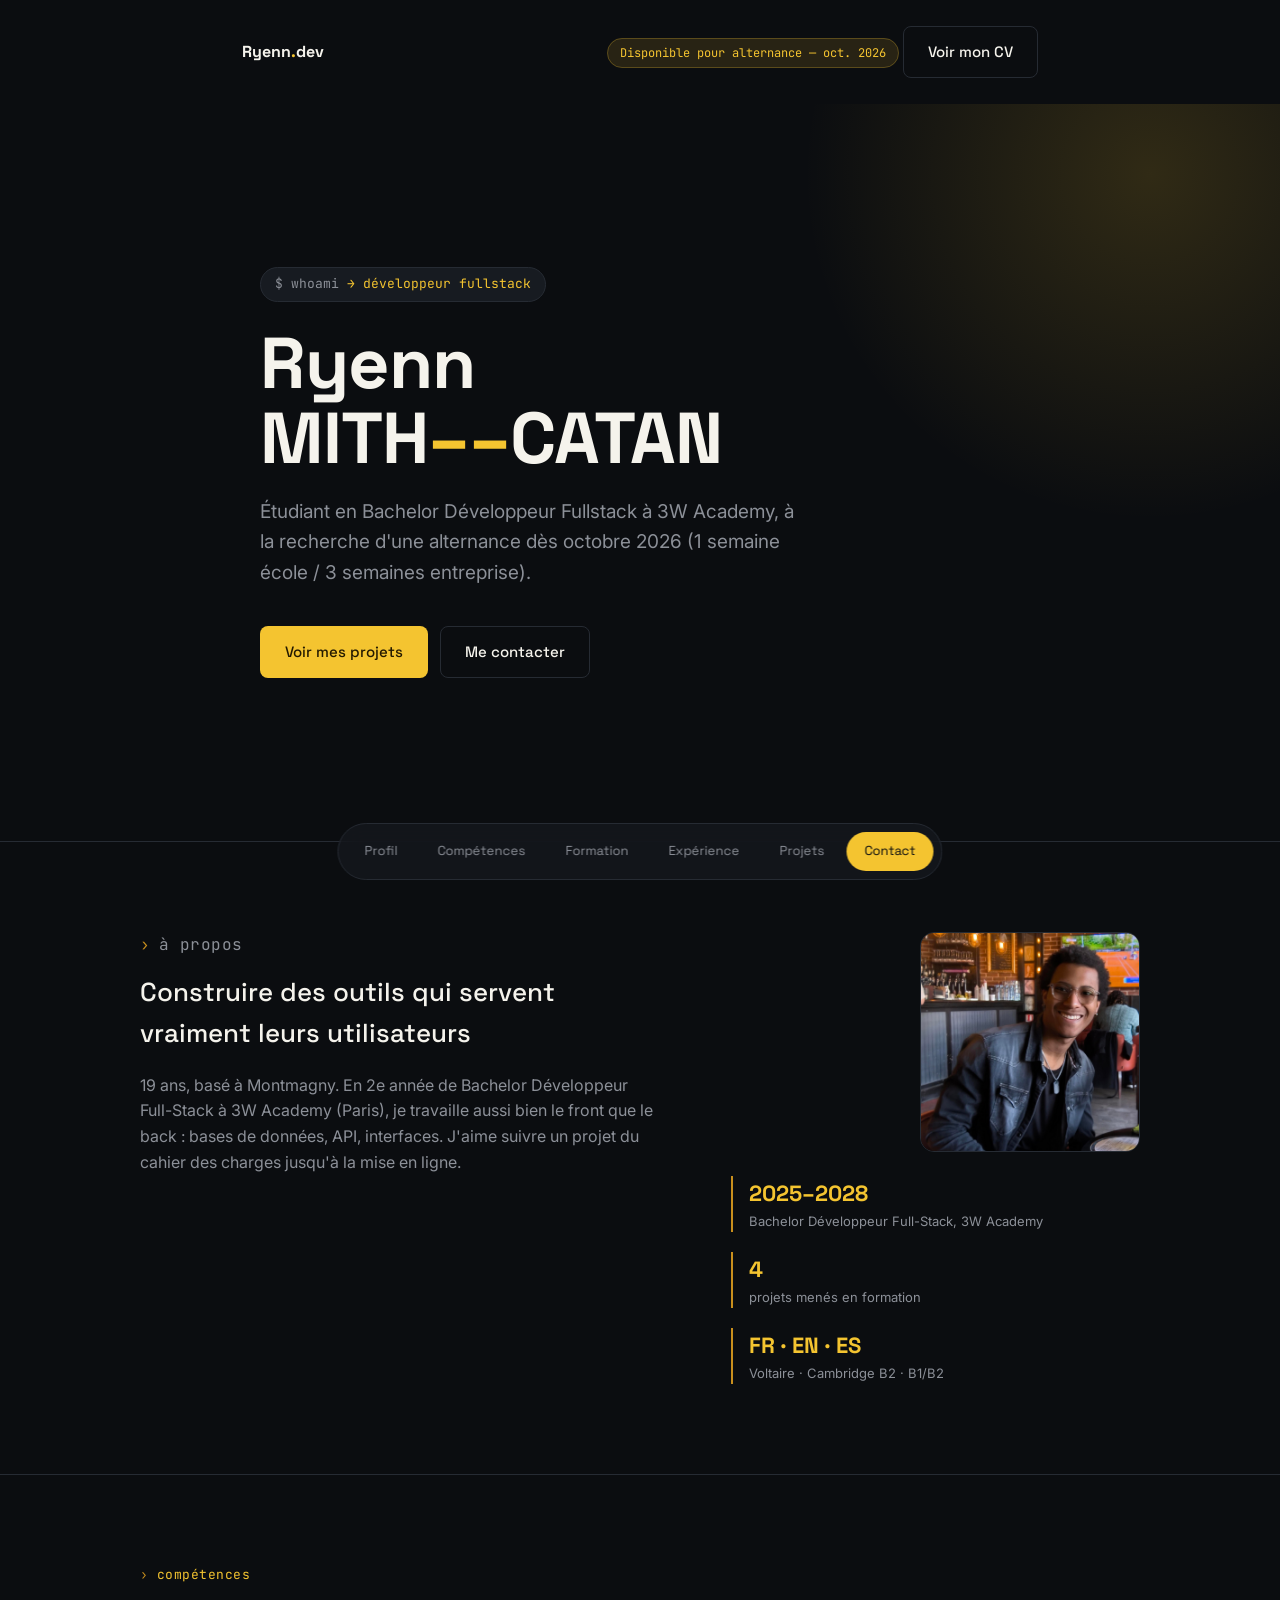
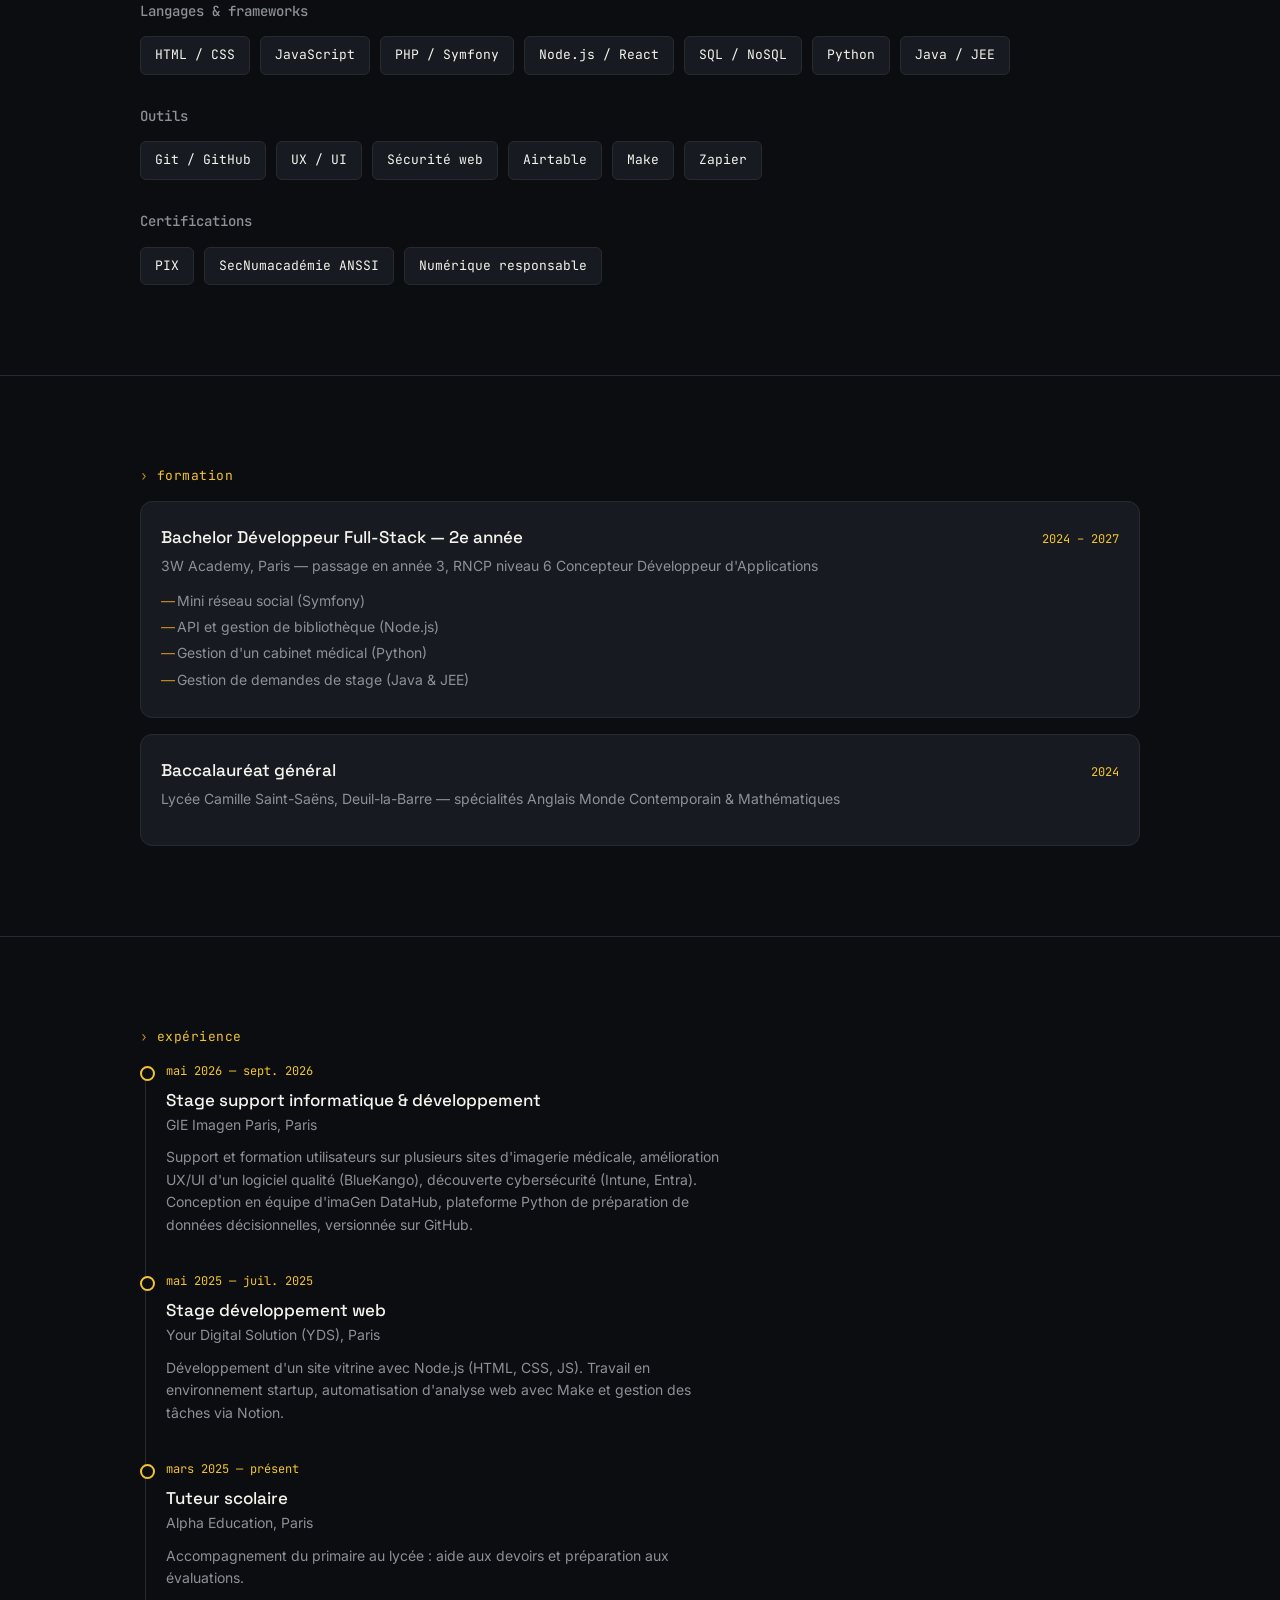
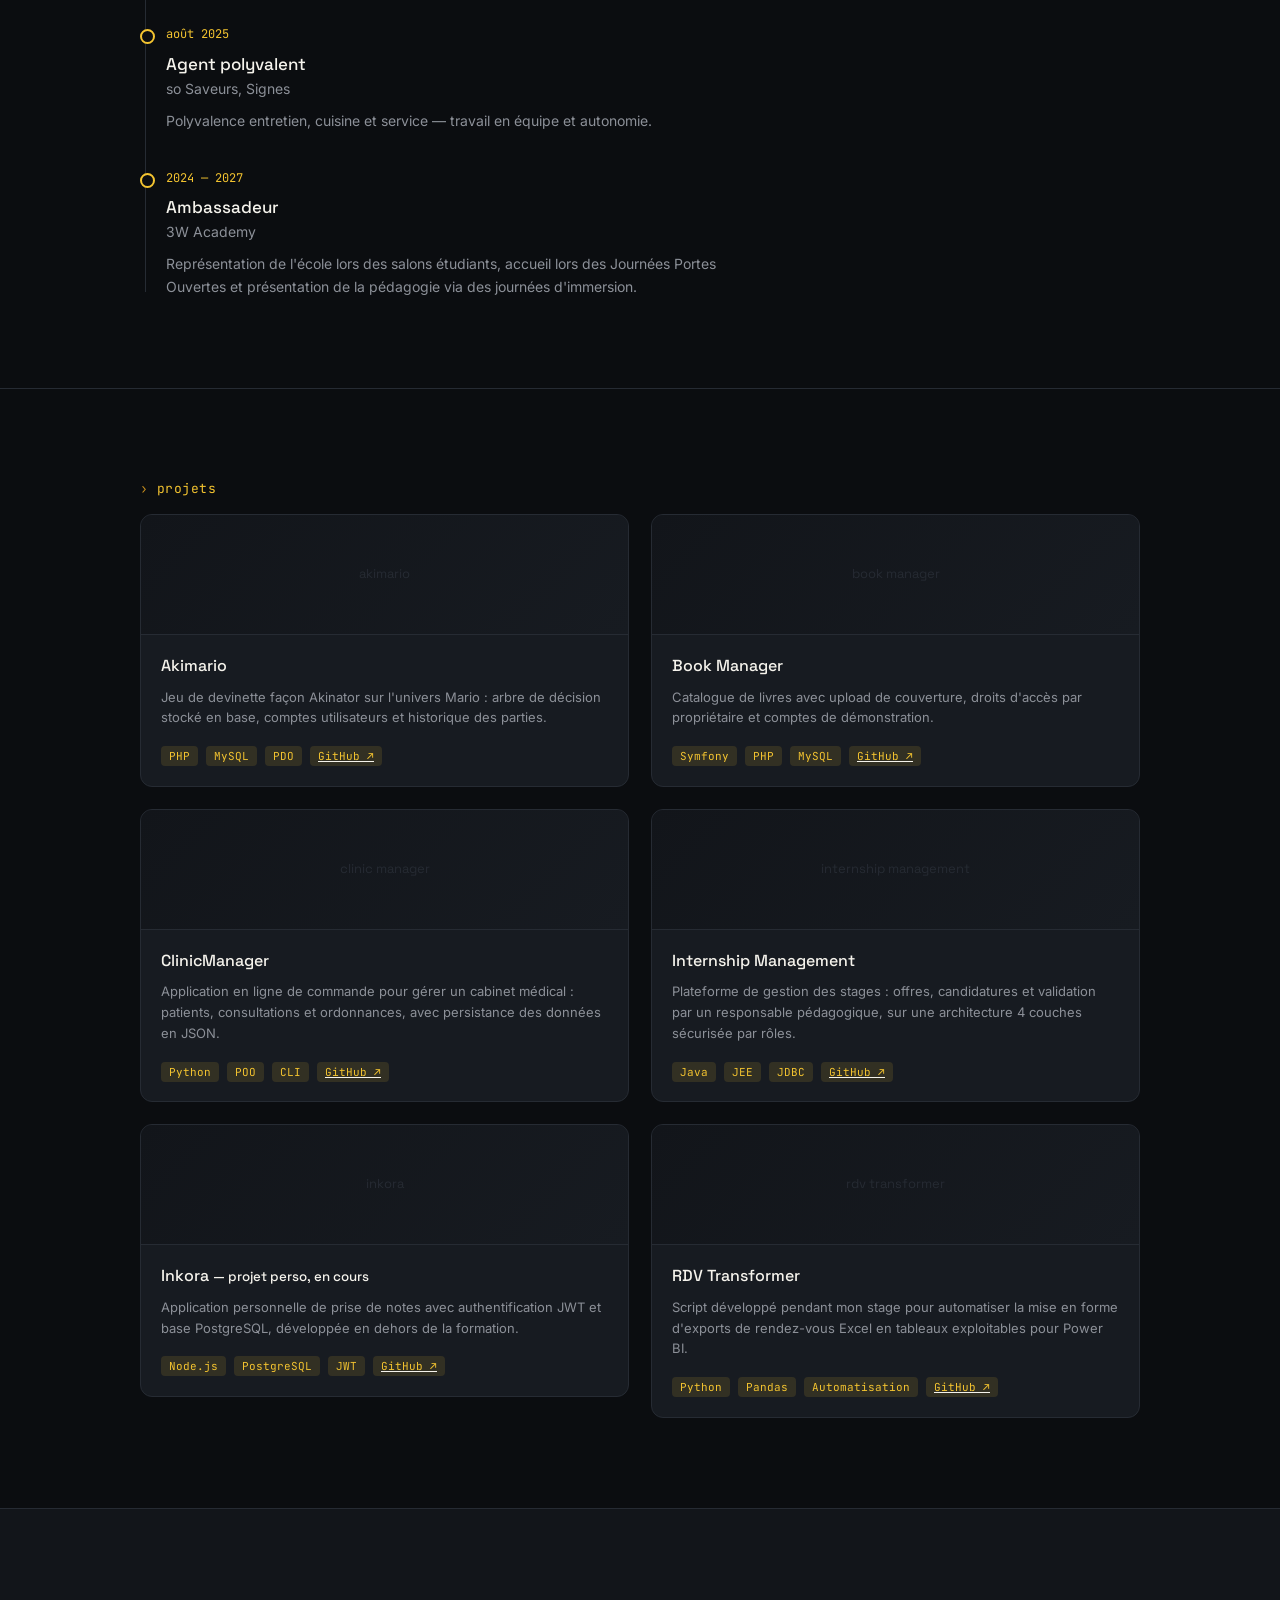
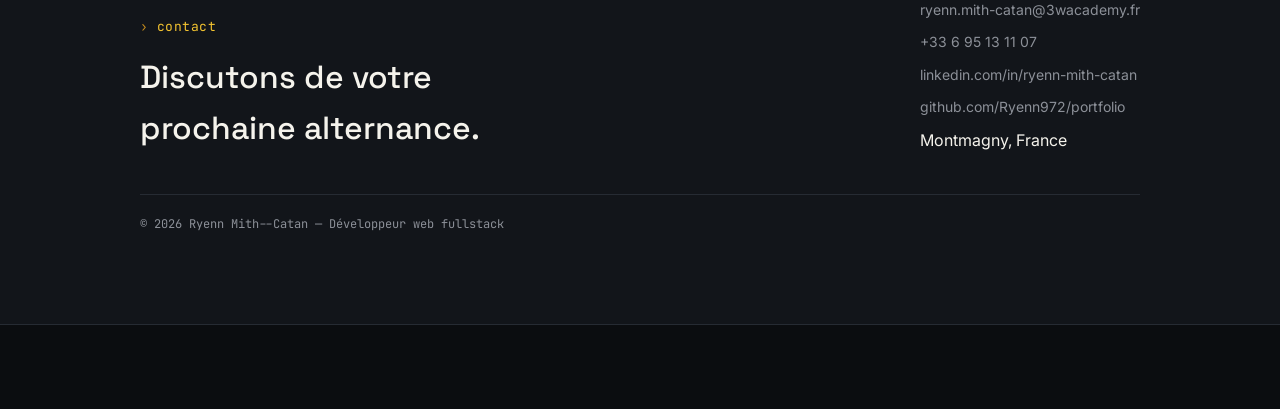
==== commit 13b25bff: "Feat: Ajout de l'onglet CV" ====
--- a/index.html
+++ b/index.html
@@ -26,7 +26,10 @@
 
   <header class="topbar">
     <a href="#top" class="logo">Ryenn<span class="dot">.</span>dev</a>
-    <span class="badge">Disponible pour alternance — oct. 2026</span>
+    <div class="topbar-right">
+      <span class="badge">Disponible pour alternance — oct. 2026</span>
+      <a href="cv.html" class="btn btn-ghost btn-small">Voir mon CV</a>
+    </div>
   </header>
 
   <main id="main">
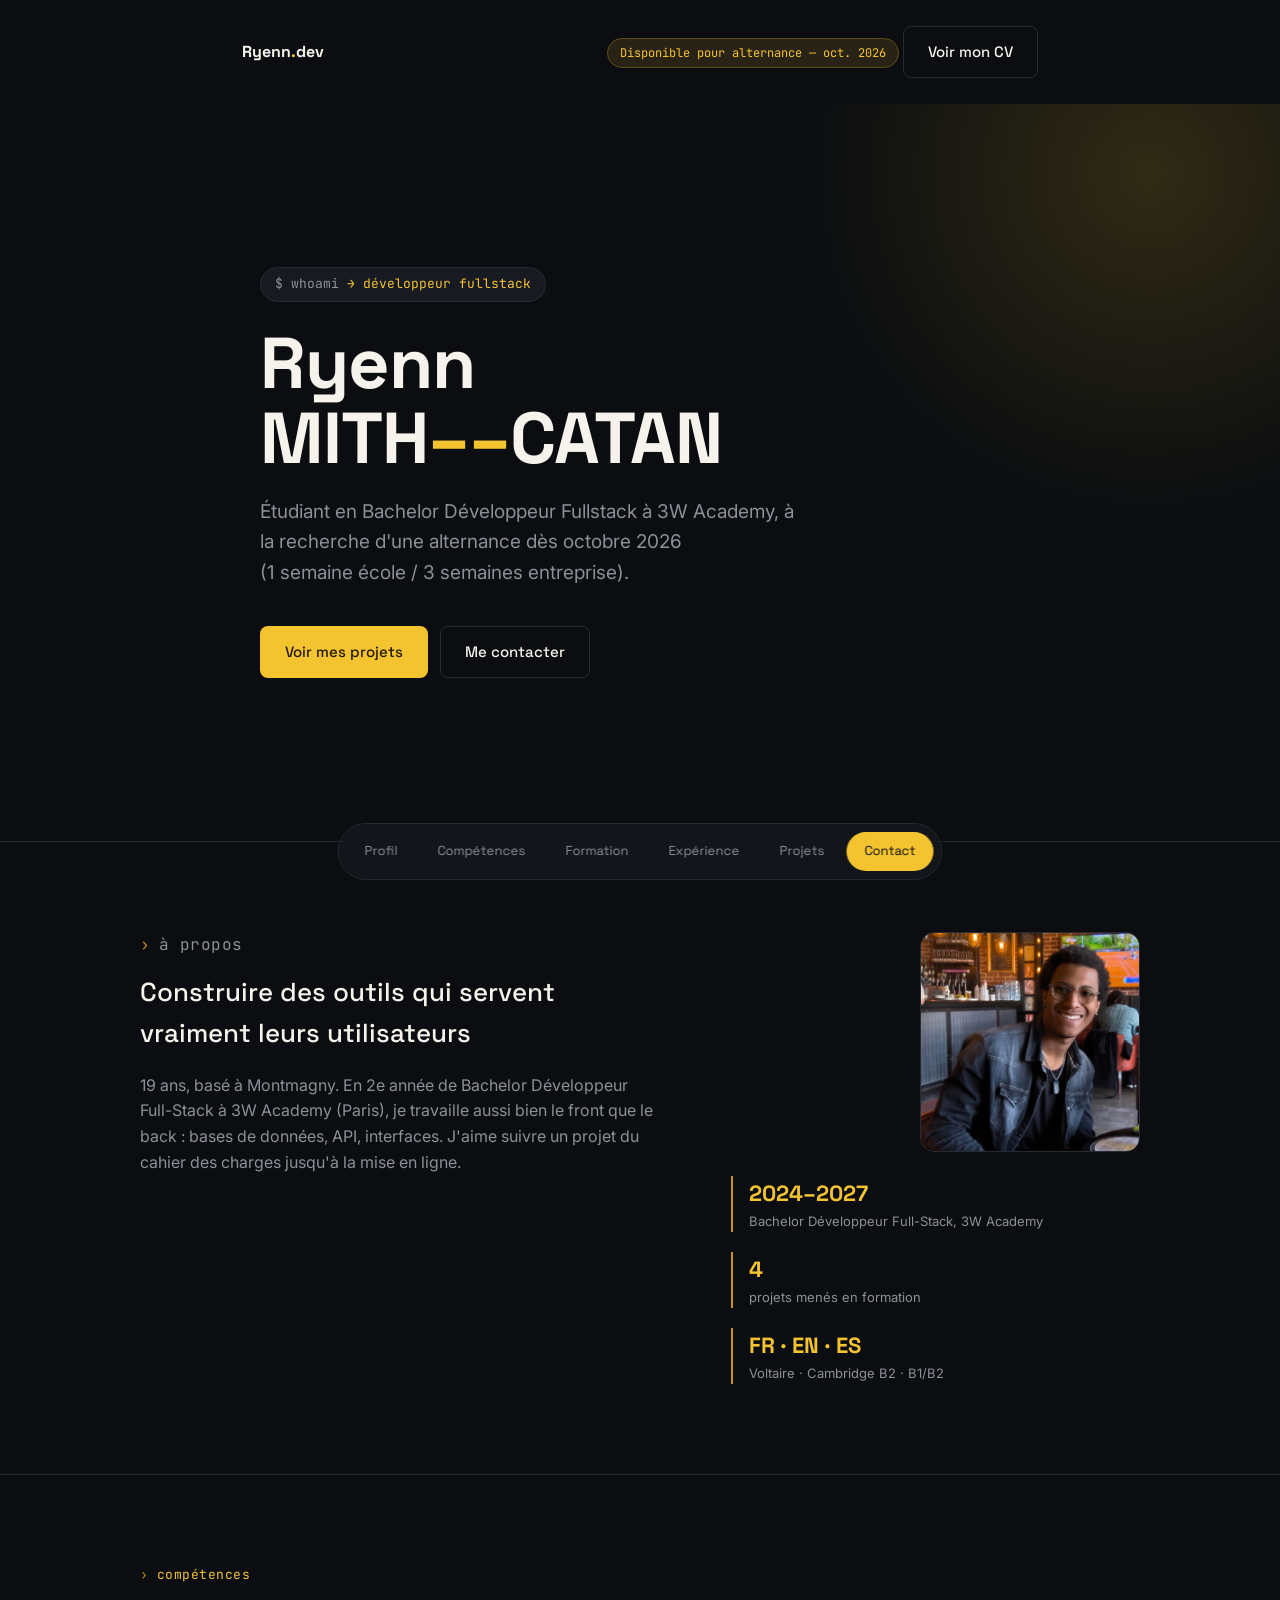
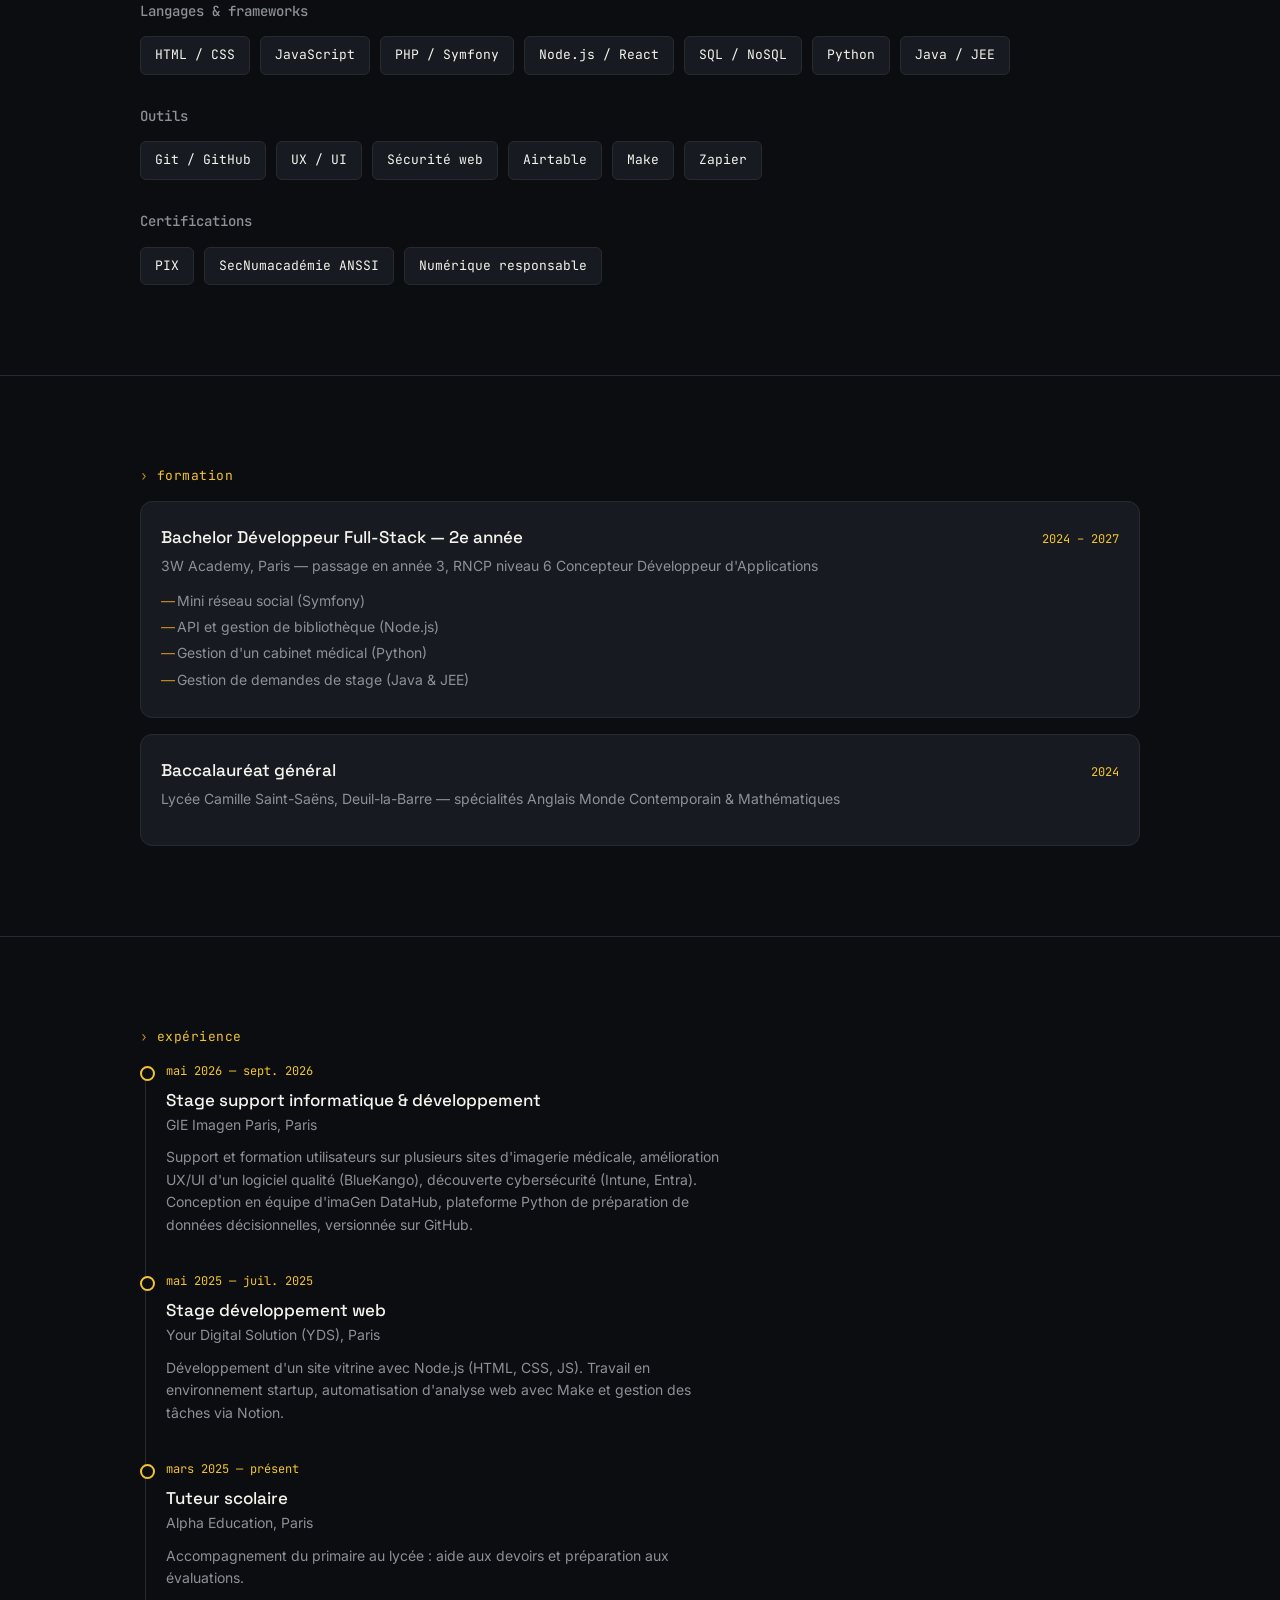
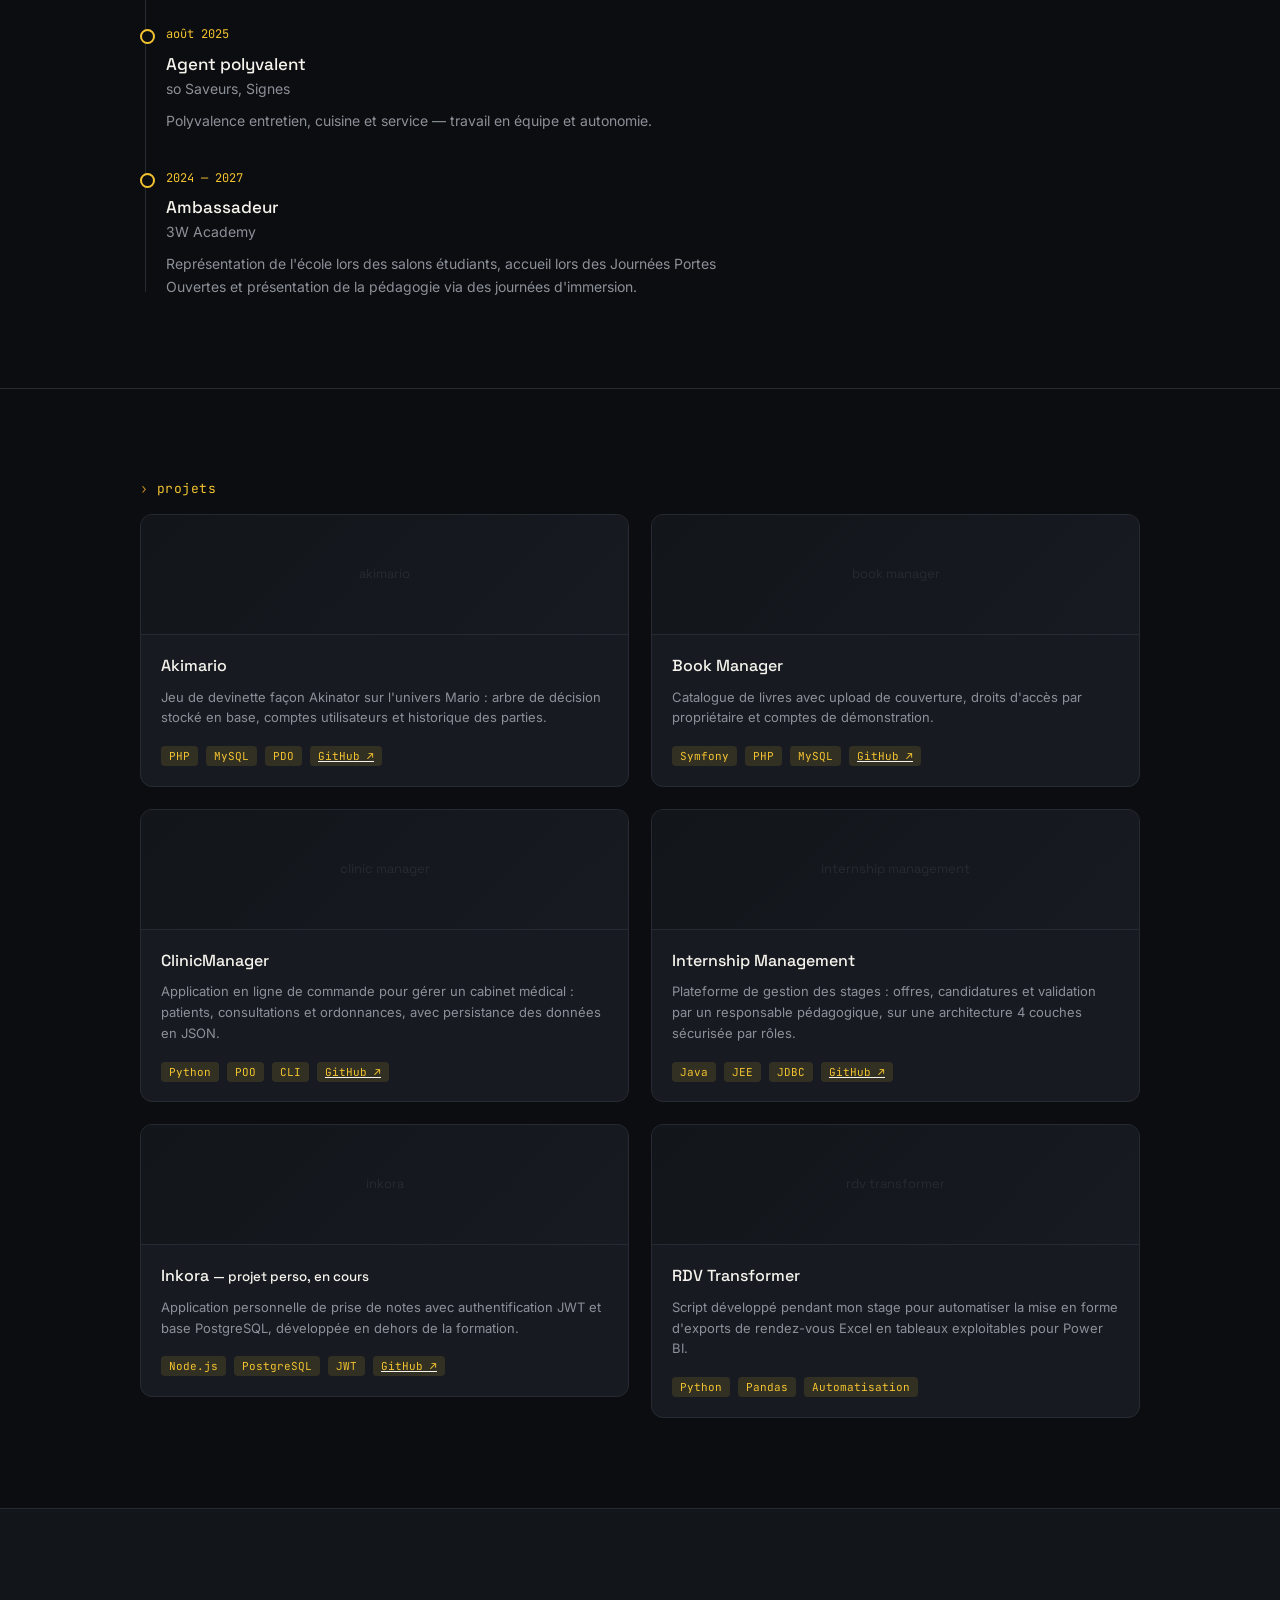
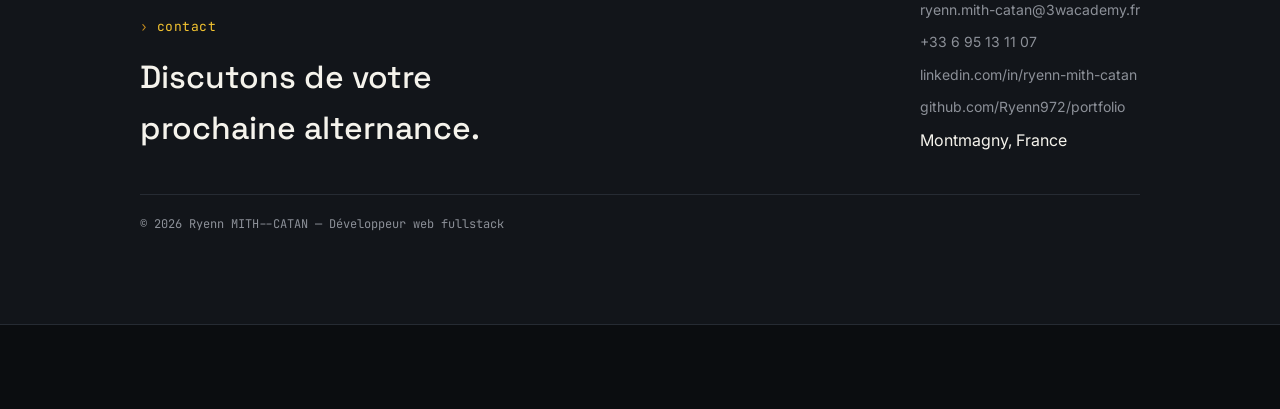
==== commit 12cd480e: "Correct capitalization in index.html" ====
--- a/index.html
+++ b/index.html
@@ -4,7 +4,7 @@
 <head>
   <meta charset="UTF-8">
   <meta name="viewport" content="width=device-width, initial-scale=1.0">
-  <title>Ryenn Mith--Catan — Développeur web fullstack</title>
+  <title>Ryenn MITH--CATAN — Développeur web fullstack</title>
   <meta name="description"
     content="Portfolio de Ryenn Mith--Catan, étudiant en Bachelor Développeur Fullstack à 3W Academy, à la recherche d'une alternance à partir d'octobre 2026.">
   <!-- <link rel="canonical" href="https://ryenn-mith-catan.dev/"> -->
@@ -39,7 +39,7 @@
         <p class="mono tag">$ whoami <span>&rarr; développeur fullstack</span></p>
         <h1 id="hero-heading">Ryenn<br>MITH<span class="accent">&ndash;&ndash;</span>CATAN</h1>
         <p class="subtitle">Étudiant en Bachelor Développeur Fullstack à 3W Academy, à la recherche d'une alternance dès
-          octobre 2026 (1 semaine école / 3 semaines entreprise).</p>
+          octobre 2026 <br>(1 semaine école / 3 semaines entreprise).</p>
         <div class="hero-actions">
           <a href="#projets" class="btn btn-solid">Voir mes projets</a>
           <a href="#contact" class="btn btn-ghost">Me contacter</a>
@@ -64,7 +64,7 @@
           </figure>
           <div class="stat-list">
             <div class="stat">
-              <p class="num">2025&ndash;2028</p>
+              <p class="num">2024&ndash;2027</p>
               <p class="label">Bachelor Développeur Full-Stack, 3W Academy</p>
             </div>
             <div class="stat">
@@ -307,8 +307,6 @@
                   <li><span>Python</span></li>
                   <li><span>Pandas</span></li>
                   <li><span>Automatisation</span></li>
-                  <li><a href="https://github.com/Ryenn972/rdv-transformer" target="_blank"
-                      rel="noopener"><span>GitHub &#8599;</span></a></li>
                 </ul>
               </div>
             </article>
@@ -335,7 +333,7 @@
         <span>Montmagny, France</span>
       </address>
     </div>
-    <p class="footer-bottom">&copy; 2026 Ryenn Mith--Catan &mdash; Développeur web fullstack</p>
+    <p class="footer-bottom">&copy; 2026 Ryenn MITH--CATAN &mdash; Développeur web fullstack</p>
   </footer>
 
   <nav class="dock" aria-label="Navigation principale">
@@ -351,4 +349,4 @@
 
 </body>
 
-</html>+</html>
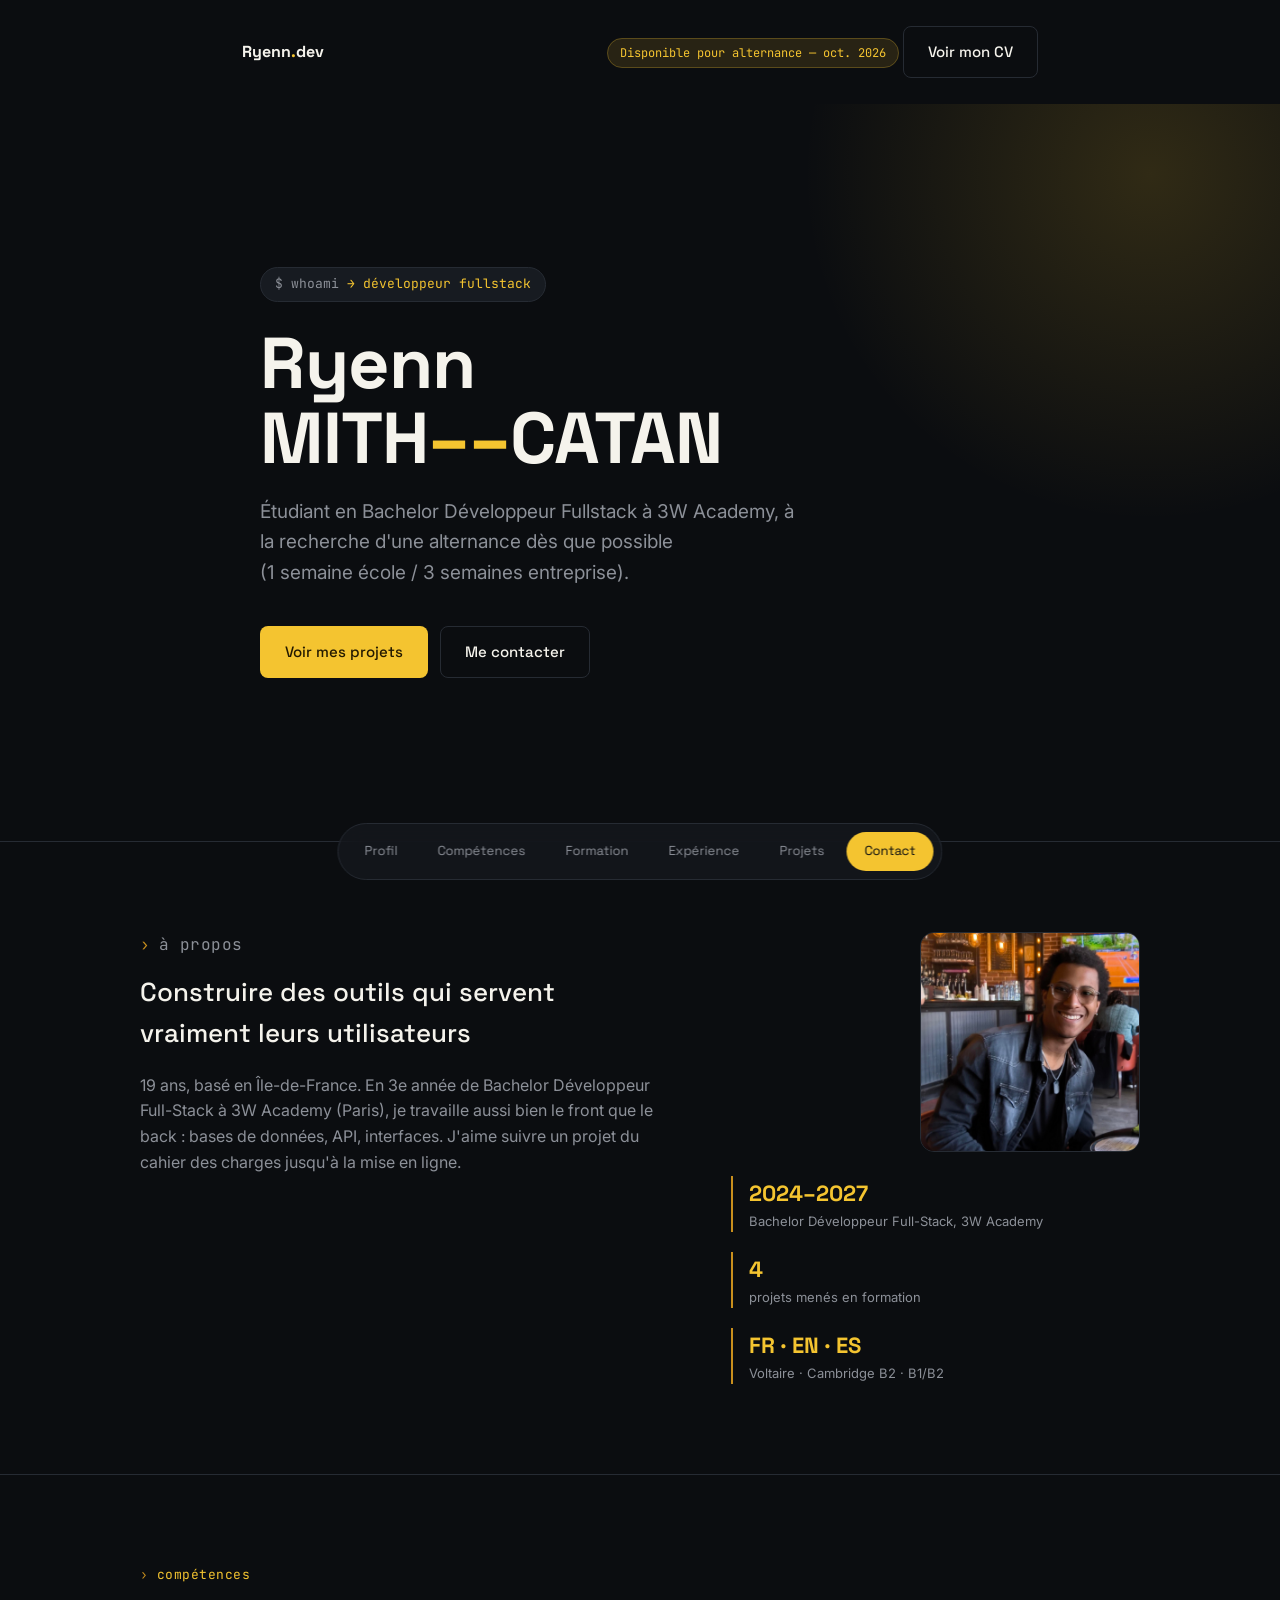
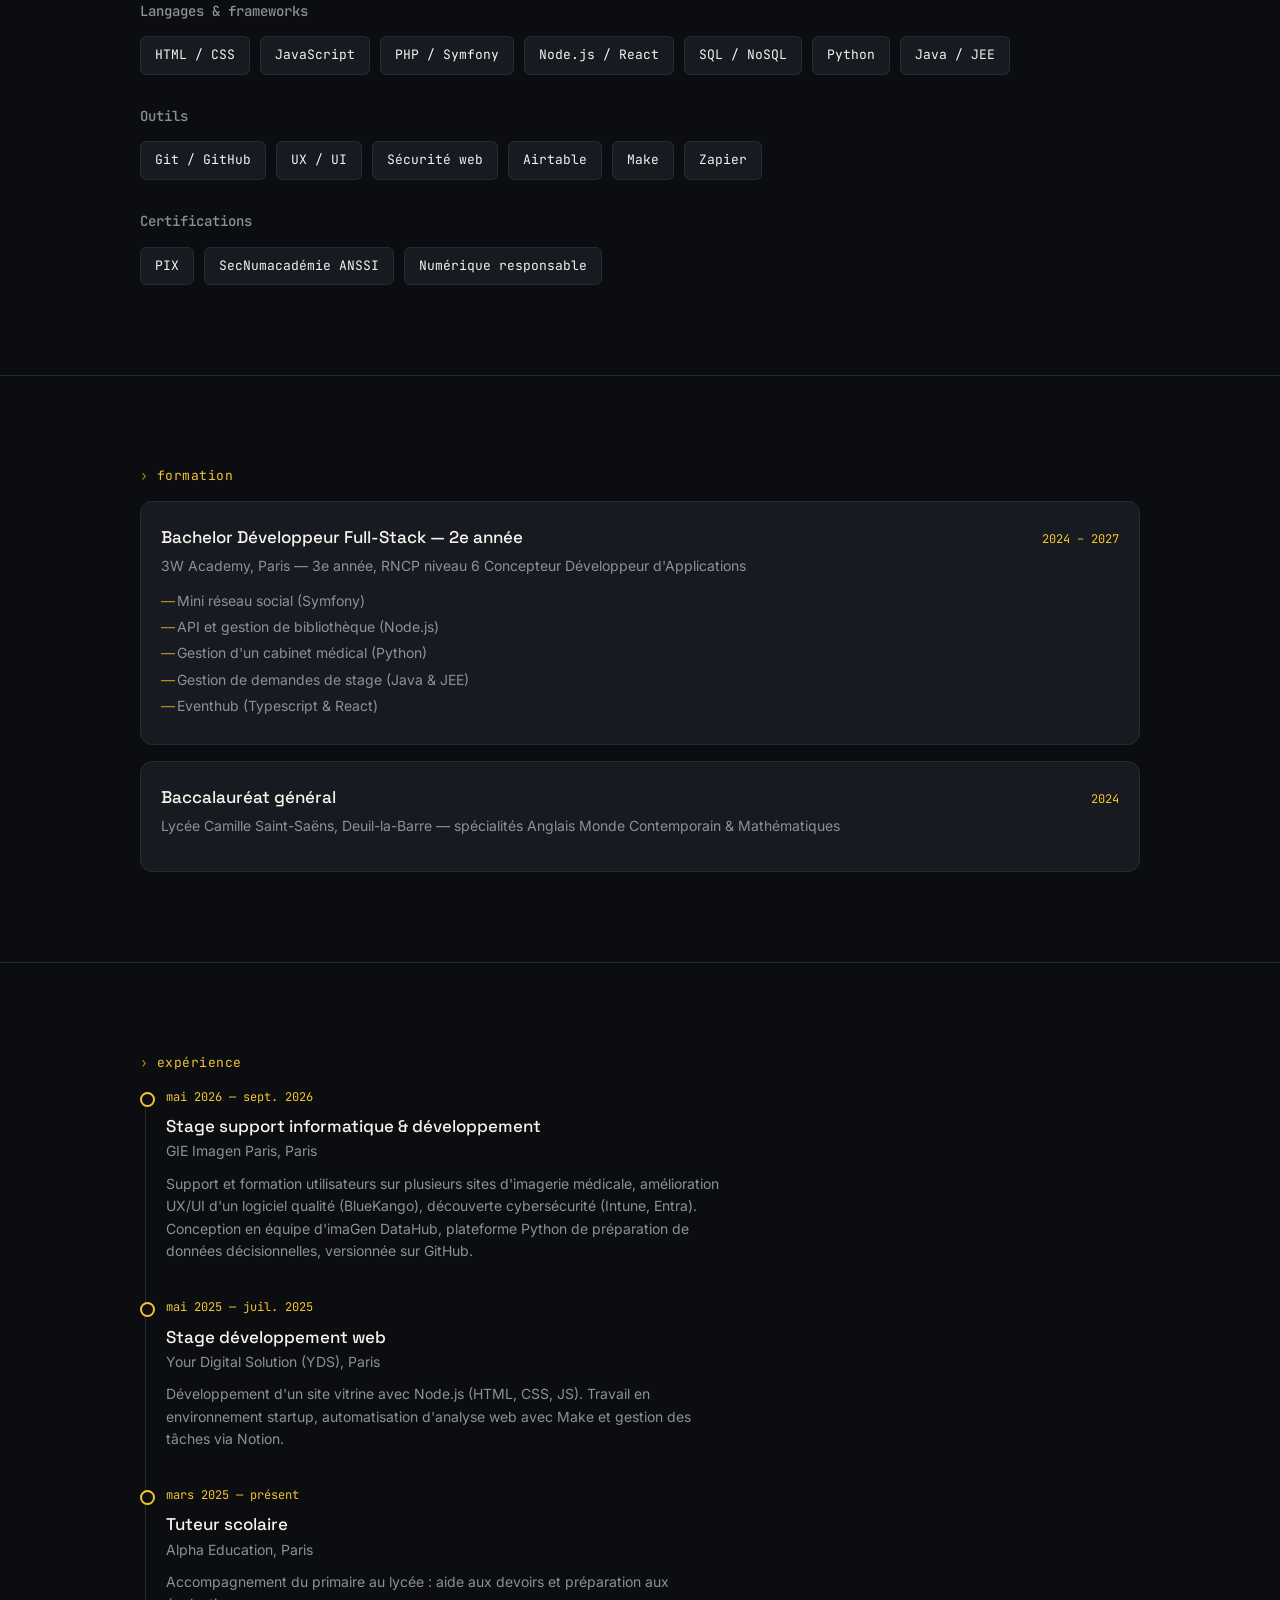
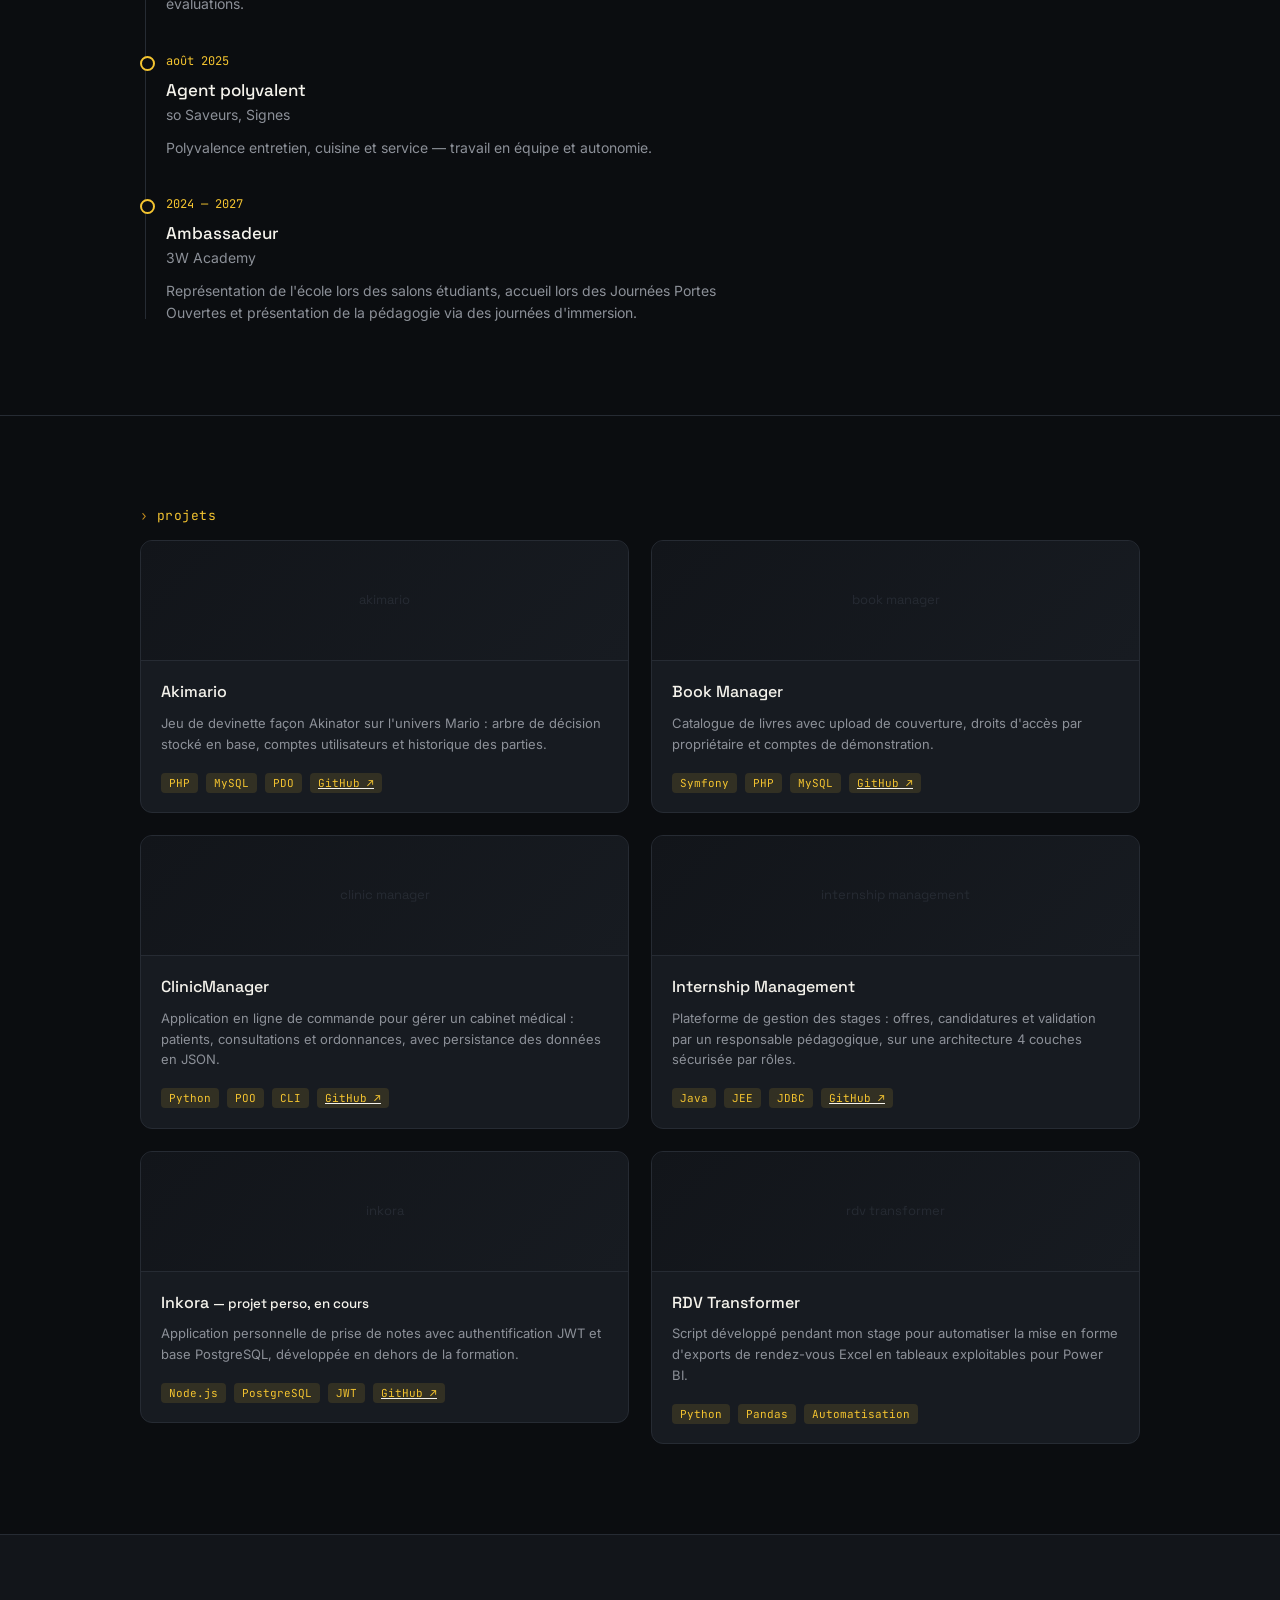
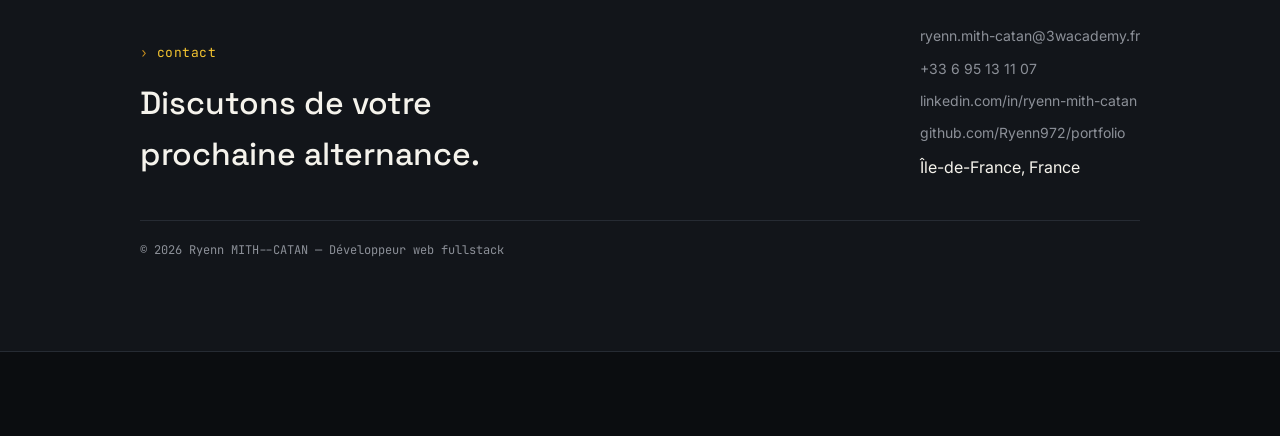
==== commit 17a64bbb: "Update location and educational details in index.html" ====
--- a/index.html
+++ b/index.html
@@ -39,7 +39,7 @@
         <p class="mono tag">$ whoami <span>&rarr; développeur fullstack</span></p>
         <h1 id="hero-heading">Ryenn<br>MITH<span class="accent">&ndash;&ndash;</span>CATAN</h1>
         <p class="subtitle">Étudiant en Bachelor Développeur Fullstack à 3W Academy, à la recherche d'une alternance dès
-          octobre 2026 <br>(1 semaine école / 3 semaines entreprise).</p>
+          que possible <br>(1 semaine école / 3 semaines entreprise).</p>
         <div class="hero-actions">
           <a href="#projets" class="btn btn-solid">Voir mes projets</a>
           <a href="#contact" class="btn btn-ghost">Me contacter</a>
@@ -53,7 +53,7 @@
           <p class="eyebrow">à propos</p>
           <h2 id="about-heading" class="about-heading">Construire des outils qui servent vraiment leurs utilisateurs
           </h2>
-          <p>19 ans, basé à Montmagny. En 2e année de Bachelor Développeur Full-Stack à 3W Academy (Paris), je travaille
+          <p>19 ans, basé en Île-de-France. En 3e année de Bachelor Développeur Full-Stack à 3W Academy (Paris), je travaille
             aussi bien le front que le back : bases de données, API, interfaces. J'aime suivre un projet du cahier des
             charges jusqu'à la mise en ligne.</p>
         </div>
@@ -129,13 +129,14 @@
             <h3>Bachelor Développeur Full-Stack &mdash; 2e année</h3>
             <p class="date"><time datetime="2024">2024 &ndash; 2027</time></p>
           </div>
-          <p class="school">3W Academy, Paris &mdash; passage en année 3, RNCP niveau 6 Concepteur Développeur
+          <p class="school">3W Academy, Paris &mdash; 3e année, RNCP niveau 6 Concepteur Développeur
             d'Applications</p>
           <ul>
             <li>Mini réseau social (Symfony)</li>
             <li>API et gestion de bibliothèque (Node.js)</li>
             <li>Gestion d'un cabinet médical (Python)</li>
             <li>Gestion de demandes de stage (Java & JEE)</li>
+            <li>Eventhub (Typescript & React)</li>
           </ul>
         </article>
 
@@ -330,7 +331,7 @@
         <a href="https://linkedin.com/in/ryenn-mith-catan" target="_blank"
           rel="noopener">linkedin.com/in/ryenn-mith-catan</a>
         <a href="https://github.com/Ryenn972/portfolio" target="_blank" rel="noopener">github.com/Ryenn972/portfolio</a>
-        <span>Montmagny, France</span>
+        <span>Île-de-France, France</span>
       </address>
     </div>
     <p class="footer-bottom">&copy; 2026 Ryenn MITH--CATAN &mdash; Développeur web fullstack</p>
